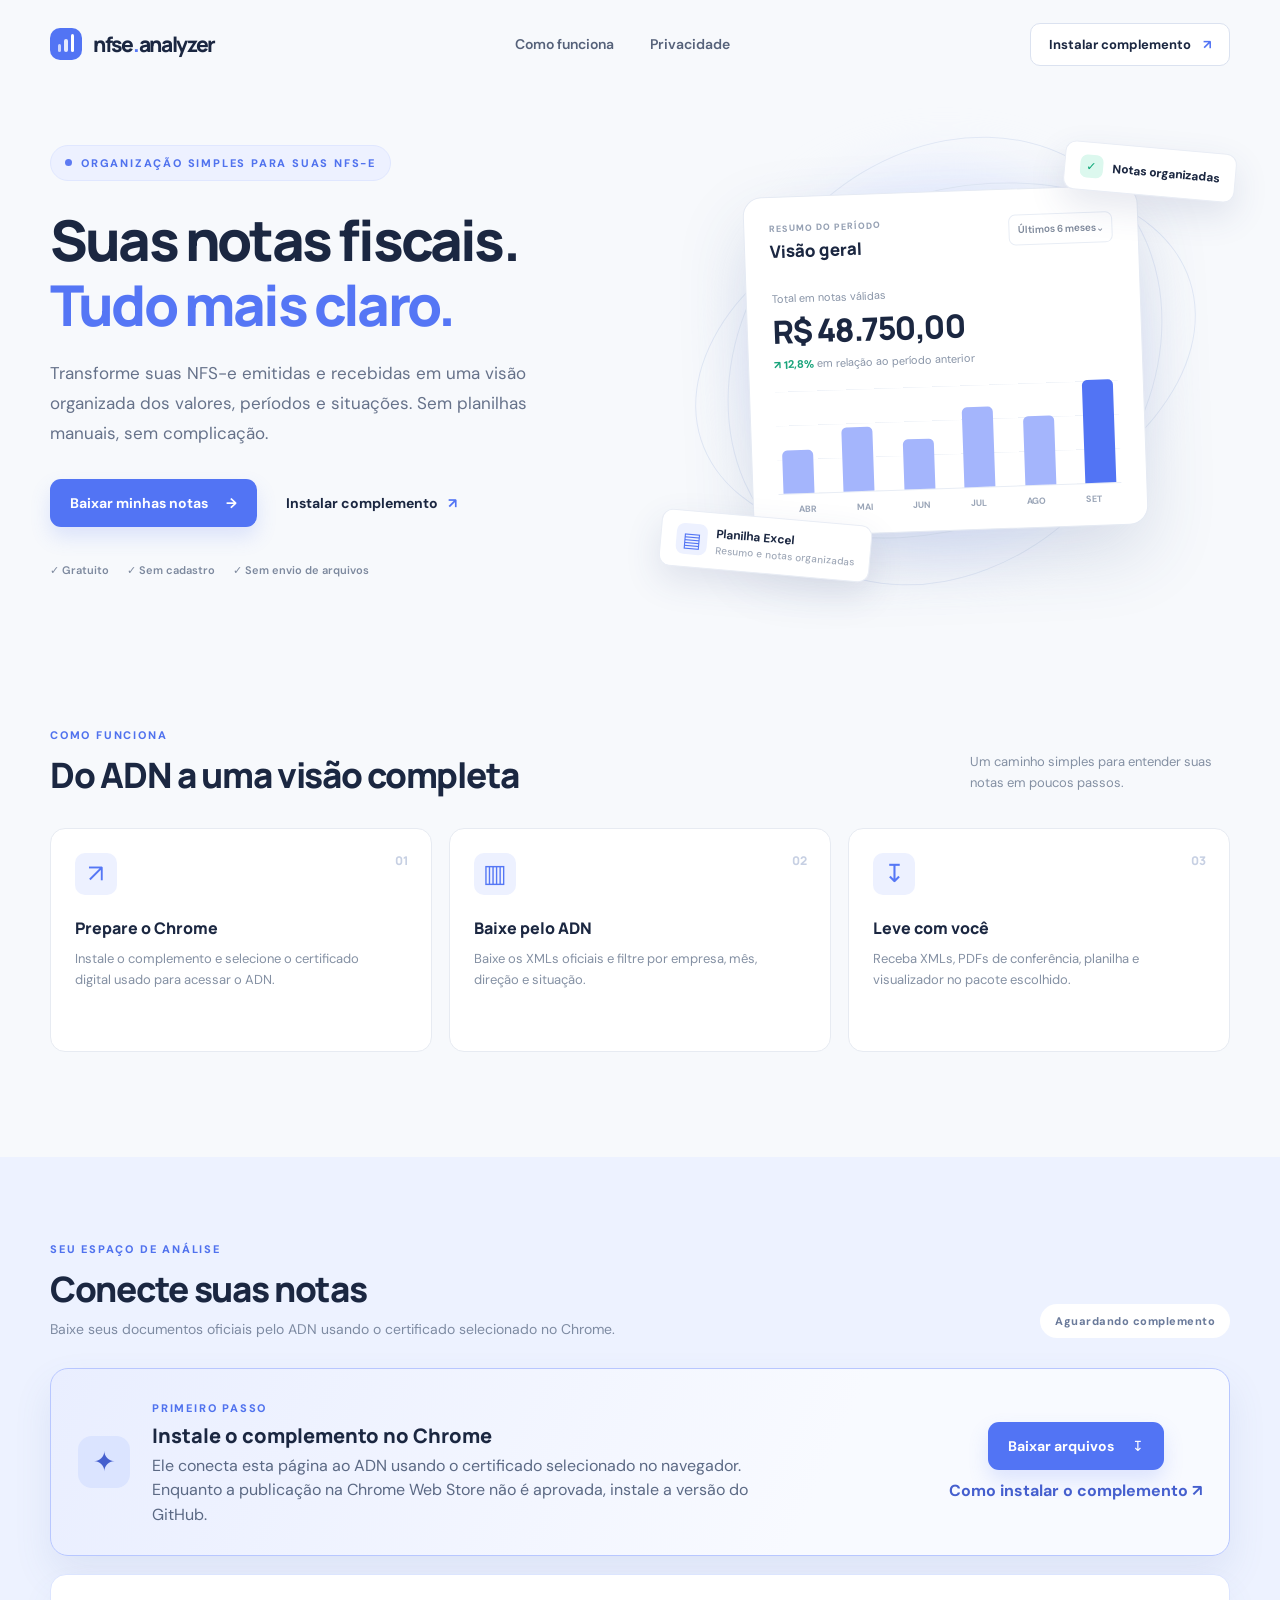
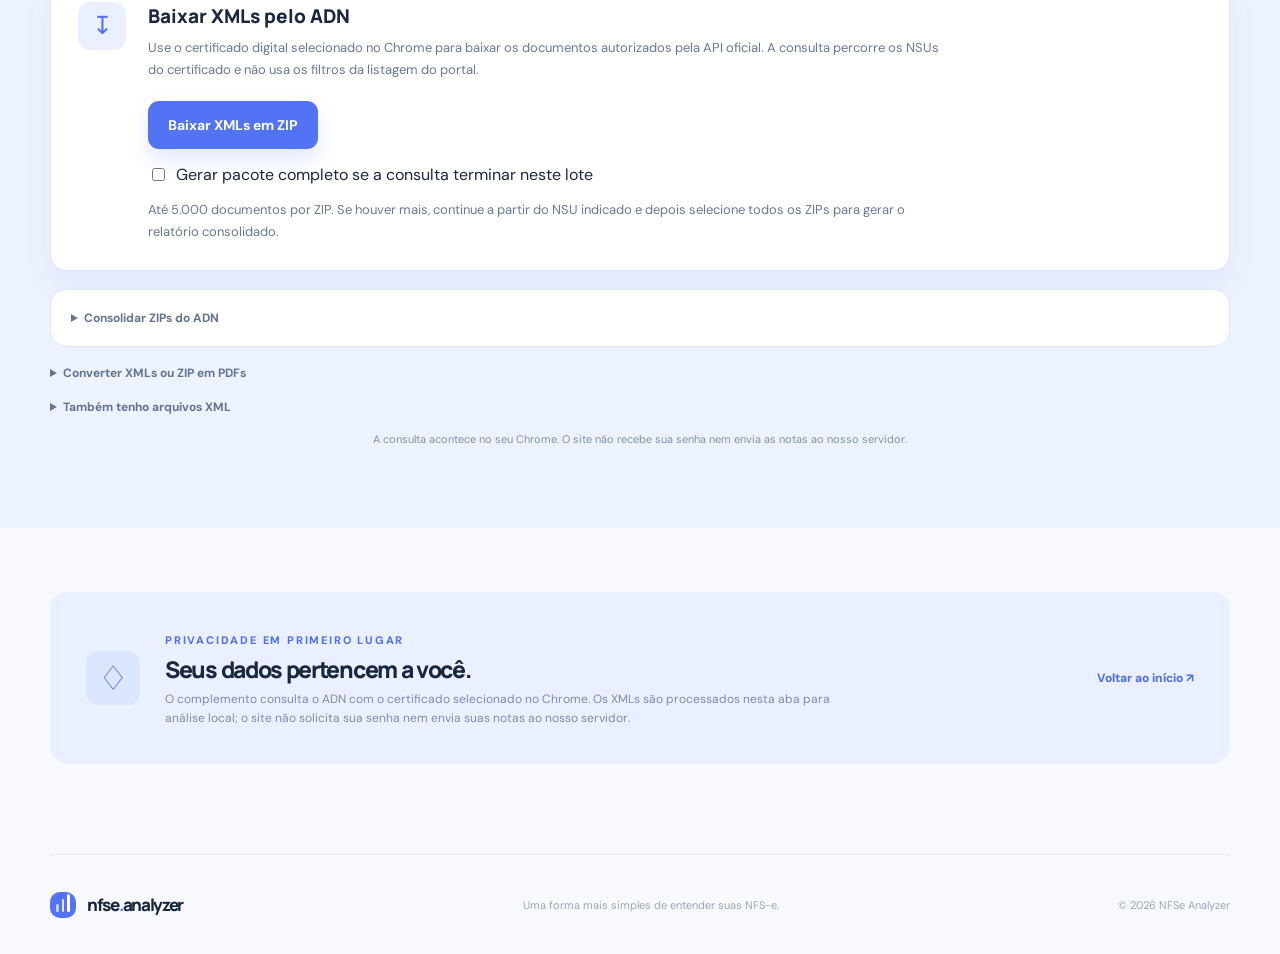
==== index.html @ de31fc02 "Consolidate ADN batches before reporting" ====
<!doctype html>
<html lang="pt-BR">

<head>
  <meta charset="UTF-8" />
  <meta name="viewport" content="width=device-width, initial-scale=1" />
  <meta name="theme-color" content="#f6f8fc" />
  <meta name="description" content="Organize suas notas fiscais de serviço e visualize os valores em um só lugar." />
  <title>NFSe Analyzer — suas notas, mais claras</title>
  <link rel="preconnect" href="https://fonts.googleapis.com" />
  <link rel="preconnect" href="https://fonts.gstatic.com" crossorigin />
  <link
    href="https://fonts.googleapis.com/css2?family=DM+Sans:wght@400;500;600;700&family=Manrope:wght@400;500;600;700;800&display=swap"
    rel="stylesheet" />
  <link rel="stylesheet" href="./styles.css" />
    <script src="./vendor/exceljs.min.js" defer></script>
    <script src="./vendor/jszip.min.js" defer></script>
    <script src="./vendor/pdf-lib.min.js" defer></script>
    <script src="./site-status.js" defer></script>
    <script src="./xml-import.js" defer></script>
    <script src="./adn-export.js" defer></script>
    <script src="./danfse.js" defer></script>
    <script src="./adn-organize.js" defer></script>
    <script src="./pdf-convert.js" defer></script>
</head>

<body>
  <div class="site-shell">
    <header class="site-header">
      <a class="brand" href="#inicio" aria-label="NFSe Analyzer, início">
        <span class="brand-mark" aria-hidden="true"><span></span><span></span><span></span></span>
        <span>nfse<span class="brand-accent">.</span>analyzer</span>
      </a>
      <nav class="desktop-nav" aria-label="Navegação principal">
        <a href="#como-funciona">Como funciona</a>
        <a href="#privacidade">Privacidade</a>
      </nav>
      <a class="header-cta" href="#instalar-complemento">Instalar complemento <span aria-hidden="true">↗</span></a>
    </header>

    <main id="inicio">
      <section class="hero section-wrap" aria-labelledby="hero-title">
        <div class="hero-copy">
          <div class="eyebrow"><span class="eyebrow-dot"></span> ORGANIZAÇÃO SIMPLES PARA SUAS NFS-E</div>
          <h1 id="hero-title">Suas notas fiscais.<br /><span>Tudo mais claro.</span></h1>
          <p>Transforme suas NFS-e emitidas e recebidas em uma visão organizada dos valores, períodos e situações. Sem planilhas
            manuais, sem complicação.</p>
          <div class="hero-actions">
            <a class="button button-primary" href="#importar">Baixar minhas notas <span
                aria-hidden="true">→</span></a>
            <a class="text-link" href="#instalar-complemento">Instalar complemento <span aria-hidden="true">↗</span></a>
          </div>
          <div class="hero-notes"><span>✓ Gratuito</span><span>✓ Sem cadastro</span><span>✓ Sem envio de arquivos</span>
          </div>
        </div>
        <div class="hero-visual" aria-label="Ilustração de notas organizadas">
          <div class="visual-orbit orbit-one"></div>
          <div class="visual-orbit orbit-two"></div>
          <div class="floating-tag tag-top"><span class="tag-icon">✓</span> Notas organizadas</div>
          <div class="preview-card">
            <div class="preview-top">
              <div>
                <div class="preview-overline">RESUMO DO PERÍODO</div><strong>Visão geral</strong>
              </div><span class="preview-period">Últimos 6 meses⌄</span>
            </div>
            <div class="preview-total"><span>Total em notas válidas</span><strong>R$ 48.750,00</strong><small><span>↗
                  12,8%</span> em relação ao período anterior</small></div>
            <div class="preview-chart" aria-hidden="true"><span style="--h:42%"></span><span
                style="--h:62%"></span><span style="--h:49%"></span><span style="--h:78%"></span><span
                style="--h:67%"></span><span style="--h:100%"></span></div>
            <div class="preview-months">
              <span>ABR</span><span>MAI</span><span>JUN</span><span>JUL</span><span>AGO</span><span>SET</span></div>
          </div>
          <div class="floating-tag tag-bottom"><span class="file-glyph">▤</span><span><strong>Planilha
                Excel</strong><small>Resumo e notas organizadas</small></span></div>
        </div>
      </section>

      <section id="como-funciona" class="steps-section section-wrap" aria-labelledby="steps-title">
        <div class="section-heading">
          <div><span class="section-kicker">COMO FUNCIONA</span>
            <h2 id="steps-title">Do ADN a uma visão completa</h2>
          </div>
          <p>Um caminho simples para entender suas notas em poucos passos.</p>
        </div>
        <div class="steps-grid">
          <article class="step-card"><span class="step-number">01</span><span class="step-icon"
              aria-hidden="true">↗</span>
            <h3>Prepare o Chrome</h3>
            <p>Instale o complemento e selecione o certificado digital usado para acessar o ADN.</p>
          </article>
          <article class="step-card"><span class="step-number">02</span><span class="step-icon"
              aria-hidden="true">▥</span>
            <h3>Baixe pelo ADN</h3>
            <p>Baixe os XMLs oficiais e filtre por empresa, mês, direção e situação.</p>
          </article>
          <article class="step-card"><span class="step-number">03</span><span class="step-icon"
              aria-hidden="true">↧</span>
            <h3>Leve com você</h3>
            <p>Receba XMLs, PDFs de conferência, planilha e visualizador no pacote escolhido.
            </p>
          </article>
        </div>
      </section>

      <section id="importar" class="workspace-section" aria-labelledby="workspace-title">
        <div class="section-wrap">
          <div class="workspace-heading">
            <div><span class="section-kicker">SEU ESPAÇO DE ANÁLISE</span>
              <h2 id="workspace-title">Conecte suas notas</h2>
              <p>Baixe seus documentos oficiais pelo ADN usando o certificado selecionado no Chrome.</p>
            </div><span class="prototype-badge" id="connection-badge">Aguardando complemento</span>
          </div>
          <div class="install-banner" id="instalar-complemento">
            <div class="install-banner-icon" aria-hidden="true">✦</div>
            <div class="install-banner-copy"><span class="section-kicker">PRIMEIRO PASSO</span><h3>Instale o complemento no Chrome</h3><p>Ele conecta esta página ao ADN usando o certificado selecionado no navegador. Enquanto a publicação na Chrome Web Store não é aprovada, instale a versão do GitHub.</p></div>
            <div class="install-banner-actions"><a class="button button-primary" href="https://github.com/VithorRoder/NFSe-analyzer-Web/archive/refs/heads/main.zip" target="_blank" rel="noopener noreferrer">Baixar arquivos <span aria-hidden="true">↧</span></a><a href="https://github.com/VithorRoder/NFSe-analyzer-Web/blob/main/extension/README.md" target="_blank" rel="noopener noreferrer">Como instalar o complemento <span aria-hidden="true">↗</span></a></div>
          </div>
          <div class="portal-panel" aria-labelledby="adn-title">
            <div class="portal-panel-icon" aria-hidden="true">↧</div>
            <div class="portal-panel-copy">
              <h3 id="adn-title">Baixar XMLs pelo ADN</h3>
              <p>Use o certificado digital selecionado no Chrome para baixar os documentos autorizados pela API oficial. A consulta percorre os NSUs do certificado e não usa os filtros da listagem do portal.</p>
              <div class="portal-actions">
                <button id="adn-export-button" class="button button-primary" type="button">Baixar XMLs em ZIP</button>
                <button id="adn-stop-button" class="button" type="button" hidden>Parar e salvar parcial</button>
              </div>
              <div class="adn-direct-options">
                <label><input id="adn-full-package" type="checkbox" /> Gerar pacote completo se a consulta terminar neste lote</label>
                <div id="adn-direct-filters" hidden>
                  <label>CNPJ/CPF <input id="adn-direct-company" inputmode="numeric" placeholder="Detectar automaticamente" /></label>
                  <label>Direção <select id="adn-direct-direction"><option value="">Emitidas e recebidas</option><option value="issued">Emitidas</option><option value="received">Recebidas</option></select></label>
                  <label>De <input id="adn-direct-from" type="month" /></label>
                  <label>Até <input id="adn-direct-to" type="month" /></label>
                  <label>Formato <select id="adn-direct-format"><option value="all">XML + PDF + XLSX + visualizador</option><option value="xml-xlsx">XML + XLSX + visualizador</option><option value="xml-only">Somente XML + visualizador</option></select></label>
                </div>
                <p id="adn-direct-help" hidden>Ao escolher Emitidas ou Recebidas, o site identifica automaticamente a empresa se o mesmo CNPJ/CPF aparecer em todas as notas do lote. Se houver mais lotes, baixe todos os ZIPs de XMLs e consolide-os abaixo antes de gerar a planilha.</p>
              </div>
              <p id="adn-feedback" role="status" aria-live="polite">Até 5.000 documentos por ZIP. Se houver mais, continue a partir do NSU indicado e depois selecione todos os ZIPs para gerar o relatório consolidado.</p>
            </div>
          </div>
          <details class="alternative-import adn-organize" id="adn-organize">
            <summary>Consolidar ZIPs do ADN</summary>
            <p>Selecione todos os ZIPs da consulta ao ADN. O site confere a sequência dos NSUs, relaciona os eventos às notas entre os lotes e só então cria a planilha consolidada. Você também pode incluir PDFs de conferência. Tudo é processado nesta aba.</p>
            <div class="adn-organize-controls">
              <input id="adn-zip-input" type="file" accept=".zip,application/zip" multiple aria-label="Selecionar todos os ZIPs da consulta ao ADN" />
              <label>Empresa <select id="adn-company"><option value="">Todas</option></select></label>
              <label>Direção <select id="adn-direction"><option value="">Emitidas e recebidas</option><option value="issued">Emitidas</option><option value="received">Recebidas</option></select></label>
              <label>Período <select id="adn-period-kind"><option value="issue">Mês de emissão</option><option value="competence">Competência</option></select></label>
              <label>De <input id="adn-month-from" type="month" /></label>
              <label>Até <input id="adn-month-to" type="month" /></label>
              <label>Situação <select id="adn-status-filter"><option value="">Todas</option><option value="valid">Válidas</option><option value="cancelled">Canceladas</option><option value="substituted">Substituídas</option></select></label>
              <label class="adn-pdf-option"><input id="adn-include-pdf" type="checkbox" checked /> Incluir PDFs das notas</label>
              <button id="adn-organize-button" class="button button-primary" type="button" disabled>Gerar ZIP consolidado</button>
            </div>
            <p id="adn-organize-feedback" role="status" aria-live="polite">Selecione todos os ZIPs do ADN para começar.</p>
            <div id="adn-batch-preview" class="adn-batch-preview" hidden>
              <div class="adn-preview-top"><strong>Visualizador consolidado</strong><input id="adn-preview-search" type="search" placeholder="Buscar número, cliente, prestador ou chave" aria-label="Buscar notas consolidadas" /></div>
              <p id="adn-preview-summary"></p>
              <div class="table-scroll"><table><thead><tr><th>Número</th><th>Emissão</th><th>Prestador</th><th>Tomador</th><th>Valor</th><th>Situação</th></tr></thead><tbody id="adn-preview-body"></tbody></table></div>
              <div class="adn-preview-pages"><p id="adn-preview-count"></p><button id="adn-preview-prev" class="button" type="button">Anterior</button><button id="adn-preview-next" class="button" type="button">Próxima</button></div>
            </div>
            <dialog id="adn-note-detail" class="adn-note-detail"><div class="adn-detail-heading"><h3>Detalhes da NFS-e</h3><button type="button" id="adn-detail-close" class="button">Fechar</button></div><div id="adn-note-detail-content"></div></dialog>
          </details>
          <details class="alternative-import" id="pdf-convert">
            <summary>Converter XMLs ou ZIP em PDFs</summary>
            <p>Use arquivos XML ou um ZIP já baixado. A conversão é local e não consulta o ADN. Eventos no ZIP identificam notas canceladas e substituídas.</p>
            <div class="xml-import-actions"><input id="pdf-convert-input" type="file" accept=".xml,.zip,text/xml,application/xml,application/zip" multiple aria-label="Selecionar XMLs ou ZIP para converter" /><button id="pdf-convert-button" class="button" type="button" disabled>Baixar PDFs em ZIP</button></div>
            <p id="pdf-convert-feedback" role="status" aria-live="polite">Selecione arquivos para começar.</p>
          </details>
          <details class="alternative-import">
            <summary>Também tenho arquivos XML</summary>
            <p>Selecione XMLs oficiais de NFS-e que você já baixou. A análise acontece nesta aba, sem enviar os arquivos ao servidor.</p>
            <div class="xml-import-actions">
              <input id="xml-files" type="file" accept=".xml,text/xml,application/xml" multiple aria-label="Selecionar XMLs de NFS-e" />
              <button id="xml-export-button" class="button" type="button" disabled>↧ Baixar ZIP com XMLs e relatório</button>
            </div>
            <p id="xml-feedback" role="status" aria-live="polite">Nenhum XML selecionado.</p>
            <div class="table-scroll" id="xml-preview" hidden></div>
          </details>
          <p class="prototype-note">A consulta acontece no seu Chrome. O site não recebe sua senha nem envia as notas ao
            nosso servidor.</p>
        </div>
      </section>

      <section id="privacidade" class="privacy-section section-wrap">
        <div class="privacy-icon" aria-hidden="true">♢</div>
        <div><span class="section-kicker">PRIVACIDADE EM PRIMEIRO LUGAR</span>
          <h2>Seus dados pertencem a você.</h2>
          <p>O complemento consulta o ADN com o certificado selecionado no Chrome. Os XMLs são processados nesta aba para análise local; o site não solicita sua senha nem envia suas notas ao nosso servidor.</p>
        </div><a href="#importar" class="privacy-link">Voltar ao início <span aria-hidden="true">↗</span></a>
      </section>
    </main>
    <footer class="site-footer section-wrap"><a class="brand" href="#inicio"><span class="brand-mark"
          aria-hidden="true"><span></span><span></span><span></span></span><span>nfse<span
            class="brand-accent">.</span>analyzer</span></a><span>Uma forma mais simples de entender suas
        NFS-e.</span><span>© <span id="year"></span> NFSe Analyzer</span></footer>
  </div>
</body>

</html>
---- styles.css ----
:root {
    font-family: "DM Sans", sans-serif;
    color: #1b2741;
    background: #f7f9fc;
    font-synthesis: none
}

* {
    box-sizing: border-box
}

html {
    scroll-behavior: smooth
}

body {
    margin: 0
}

button,
input,
select {
    font: inherit
}

button {
    cursor: pointer
}

a {
    color: inherit;
    text-decoration: none
}

.site-shell {
    overflow: hidden
}

.section-wrap {
    width: min(1180px, calc(100% - 48px));
    margin-inline: auto
}

.site-header {
    height: 88px;
    width: min(1180px, calc(100% - 48px));
    margin: auto;
    display: flex;
    align-items: center;
    justify-content: space-between;
    gap: 32px
}

.brand {
    display: inline-flex;
    align-items: center;
    gap: 11px;
    font-family: Manrope, sans-serif;
    font-size: 21px;
    font-weight: 800;
    letter-spacing: -1.3px;
    white-space: nowrap
}

.brand-accent {
    color: #5879f6
}

.brand-mark {
    height: 32px;
    width: 32px;
    background: #5274f4;
    border-radius: 10px;
    display: flex;
    align-items: flex-end;
    gap: 3px;
    padding: 8px
}

.brand-mark span {
    width: 4px;
    border-radius: 2px;
    background: #fff
}

.brand-mark span:nth-child(1) {
    height: 8px;
    opacity: .7
}

.brand-mark span:nth-child(2) {
    height: 13px;
    opacity: .85
}

.brand-mark span:nth-child(3) {
    height: 18px
}

.desktop-nav {
    display: flex;
    gap: 36px;
    color: #56627a;
    font-size: 14px;
    font-weight: 600
}

.desktop-nav a:hover,
.text-link:hover {
    color: #4265e4
}

.header-cta {
    padding: 12px 18px;
    border: 1px solid #dbe2f0;
    border-radius: 10px;
    background: #fff;
    font-weight: 700;
    font-size: 13px;
    white-space: nowrap
}

.header-cta span {
    margin-left: 9px;
    color: #5274f4
}

.hero {
    min-height: 600px;
    display: grid;
    grid-template-columns: 1fr 1fr;
    align-items: center;
    gap: 40px;
    padding-top: 35px;
    padding-bottom: 90px
}

.hero-copy {
    position: relative;
    z-index: 1
}

.eyebrow,
.section-kicker {
    color: #5072ee;
    font-weight: 800;
    font-size: 11px;
    letter-spacing: 1.8px
}

.eyebrow {
    display: inline-flex;
    align-items: center;
    gap: 9px;
    background: #edf1ff;
    border: 1px solid #e0e7ff;
    border-radius: 30px;
    padding: 10px 14px
}

.eyebrow-dot,
.demo-label span {
    width: 7px;
    height: 7px;
    border-radius: 50%;
    background: #5d7af2
}

.hero h1,
h2,
h3,
p {
    margin-top: 0
}

.hero h1,
h2 {
    font-family: Manrope, sans-serif;
    letter-spacing: -2.8px
}

.hero h1 {
    font-size: clamp(42px, 4.4vw, 66px);
    line-height: 1.17;
    margin: 26px 0 21px;
    font-weight: 800
}

.hero h1 span {
    color: #5576f5
}

.hero-copy>p {
    max-width: 535px;
    color: #66728a;
    font-size: 17px;
    line-height: 1.75;
    margin-bottom: 30px
}

.hero-actions {
    display: flex;
    align-items: center;
    gap: 29px
}

.button {
    display: inline-flex;
    align-items: center;
    justify-content: center;
    gap: 18px;
    border: 0;
    border-radius: 11px;
    padding: 15px 20px;
    font-size: 14px;
    font-weight: 700;
    white-space: nowrap
}

.button-primary {
    color: #fff;
    background: #5274f4;
    box-shadow: 0 10px 20px #5274f42b
}

.button-primary:hover {
    background: #3e62eb
}

.text-link {
    font-weight: 700;
    font-size: 14px
}

.text-link span {
    margin-left: 7px;
    color: #5274f4
}

.hero-notes {
    display: flex;
    flex-wrap: wrap;
    gap: 12px 18px;
    margin-top: 36px;
    color: #7d899e;
    font-size: 11px;
    font-weight: 600
}

.hero-notes span {
    white-space: nowrap
}

.hero-visual {
    height: 470px;
    position: relative;
    display: flex;
    align-items: center;
    justify-content: center
}

.visual-orbit {
    position: absolute;
    border: 1px solid #e1e8f5;
    border-radius: 50%;
    transform: rotate(-18deg)
}

.orbit-one {
    width: 515px;
    height: 335px
}

.orbit-two {
    width: 400px;
    height: 480px;
    transform: rotate(40deg)
}

.hero-visual:before {
    content: "";
    position: absolute;
    width: 390px;
    height: 390px;
    background: #e8eeff;
    border-radius: 50%;
    filter: blur(25px)
}

.preview-card {
    position: relative;
    width: 395px;
    padding: 25px 25px 20px;
    background: #fff;
    border: 1px solid #e5eaf3;
    border-radius: 19px;
    box-shadow: 0 28px 70px #374d8527;
    transform: rotate(-2deg)
}

.preview-top,
.card-heading {
    display: flex;
    align-items: start;
    justify-content: space-between;
    gap: 12px
}

.preview-overline {
    color: #95a0b3;
    font-size: 9px;
    font-weight: 800;
    letter-spacing: 1px;
    margin-bottom: 5px
}

.preview-top strong {
    font: 800 17px Manrope, sans-serif
}

.preview-period,
.card-pill {
    border: 1px solid #e8edf5;
    border-radius: 7px;
    padding: 8px;
    color: #7c8799;
    background: #fff;
    font-size: 10px;
    font-weight: 600;
    white-space: nowrap
}

.preview-total {
    margin: 29px 0 19px
}

.preview-total>span,
.preview-total small {
    display: block;
    color: #8894a7;
    font-size: 11px
}

.preview-total strong {
    display: block;
    font: 800 32px Manrope, sans-serif;
    letter-spacing: -1.5px;
    margin: 4px 0
}

.preview-total small span {
    color: #19a47b;
    font-weight: 800
}

.preview-chart {
    height: 104px;
    display: flex;
    align-items: end;
    justify-content: space-around;
    gap: 20px;
    border-bottom: 1px solid #e8edf5;
    background: repeating-linear-gradient(to top, transparent 0, transparent 33px, #edf1f7 34px)
}

.preview-chart span {
    width: 31px;
    height: var(--h);
    background: #a4b5fc;
    border-radius: 5px 5px 0 0
}

.preview-chart span:last-child {
    background: #5274f4
}

.preview-months {
    display: flex;
    justify-content: space-around;
    color: #9aa5b7;
    font-size: 9px;
    font-weight: 700;
    padding-top: 9px
}

.floating-tag {
    position: absolute;
    z-index: 2;
    display: flex;
    align-items: center;
    gap: 9px;
    background: #fff;
    border: 1px solid #e9edf5;
    box-shadow: 0 14px 35px #344b8220;
    border-radius: 11px;
    padding: 12px 15px;
    font-size: 12px;
    font-weight: 800
}

.tag-top {
    top: 21px;
    right: -6px;
    transform: rotate(5deg)
}

.tag-icon {
    display: grid;
    place-items: center;
    width: 23px;
    height: 23px;
    border-radius: 7px;
    background: #dcf8ee;
    color: #0aa676
}

.tag-bottom {
    bottom: 22px;
    left: 0;
    transform: rotate(5deg)
}

.tag-bottom span:last-child {
    display: grid;
    gap: 2px
}

.tag-bottom small {
    color: #a0a9b8;
    font-size: 10px;
    font-weight: 500
}

.file-glyph {
    width: 31px;
    height: 31px;
    display: grid;
    place-items: center;
    background: #edf1ff;
    color: #5274f4;
    border-radius: 8px;
    font-size: 20px
}

.steps-section {
    padding: 35px 0 105px
}

.section-heading,
.workspace-heading,
.dashboard-heading {
    display: flex;
    justify-content: space-between;
    align-items: end;
    gap: 28px;
    margin-bottom: 30px
}

.section-heading h2,
.workspace-heading h2,
.dashboard-heading h2,
.privacy-section h2 {
    font: 800 clamp(26px, 3vw, 35px)/1.25 Manrope, sans-serif;
    letter-spacing: -1.3px;
    margin: 10px 0 0
}

.section-heading>p {
    max-width: 260px;
    color: #8490a3;
    line-height: 1.6;
    font-size: 13px;
    margin: 0 0 4px
}

.steps-grid {
    display: grid;
    grid-template-columns: repeat(3, 1fr);
    gap: 17px
}

.step-card {
    min-height: 224px;
    background: #fff;
    border: 1px solid #e7ebf2;
    border-radius: 15px;
    padding: 24px;
    position: relative
}

.step-number {
    position: absolute;
    right: 23px;
    top: 23px;
    color: #c7d0e3;
    font: 800 12px Manrope, sans-serif
}

.step-icon {
    display: grid;
    place-items: center;
    width: 42px;
    height: 42px;
    border-radius: 10px;
    background: #edf1ff;
    color: #5577f5;
    font-size: 25px;
    margin-bottom: 22px
}

.step-card h3 {
    font: 800 16px Manrope, sans-serif;
    margin-bottom: 9px
}

.step-card p {
    color: #8490a3;
    font-size: 13px;
    line-height: 1.65;
    margin: 0;
    max-width: 300px
}

.workspace-section {
    background: #edf2ff;
    padding: 80px 0 82px
}

.workspace-heading h2 {
    margin-bottom: 8px
}

.workspace-heading p,
.dashboard-heading p {
    color: #7e8ba2;
    font-size: 14px;
    margin: 0
}

.prototype-badge,
.demo-label {
    border-radius: 30px;
    background: #fff;
    color: #6b7b9b;
    padding: 10px 15px;
    font-size: 11px;
    font-weight: 800;
    letter-spacing: .5px;
    white-space: nowrap
}

.upload-panel {
    min-height: 260px;
    border: 2px dashed #bdcaf4;
    border-radius: 16px;
    background: #ffffffa8;
    display: flex;
    flex-direction: column;
    align-items: center;
    justify-content: center;
    text-align: center;
    padding: 25px;
    transition: .2s
}

.upload-panel.drag-over {
    background: #fff;
    border-color: #5274f4;
    transform: scale(1.006)
}

.upload-icon {
    width: 40px;
    height: 40px;
    border-radius: 10px;
    background: #e9eeff;
    color: #5274f4;
    display: grid;
    place-items: center;
    font-size: 25px;
    margin-bottom: 12px
}

.upload-panel h3 {
    font: 800 17px Manrope, sans-serif;
    margin: 0 0 5px
}

.upload-panel p {
    color: #8895aa;
    font-size: 13px;
    margin: 0 0 18px
}

.upload-panel .button {
    padding: 12px 17px
}

.upload-hint {
    margin-top: 14px;
    color: #9aa6b9;
    font-size: 11px
}

.file-feedback {
    margin: 14px auto 0;
    padding: 13px 16px;
    border-radius: 9px;
    background: #fff;
    color: #52617e;
    font-size: 13px
}

.file-feedback strong {
    color: #263757
}

.prototype-note {
    text-align: center;
    color: #8290aa;
    font-size: 11px;
    margin: 17px 0 0
}

.table-scroll {
    overflow-x: auto
}

table {
    border-collapse: collapse;
    width: 100%;
    text-align: left;
    white-space: nowrap
}

th {
    background: #f8faff;
    color: #98a4b5;
    font-size: 10px;
    font-weight: 800;
    text-transform: uppercase;
    letter-spacing: .7px
}

td {
    font-size: 12px;
    color: #68758d
}

th,
td {
    padding: 14px 16px;
    border-bottom: 1px solid #eef1f6
}

td:first-child {
    color: #3b5ed7;
    font-weight: 800
}

td:nth-child(4) {
    color: #283653;
    font-weight: 800
}

.status {
    display: inline-flex;
    align-items: center;
    gap: 6px;
    border-radius: 30px;
    padding: 5px 9px;
    font-weight: 700;
    font-size: 10px
}

.status:before {
    content: "";
    height: 6px;
    width: 6px;
    border-radius: 50%;
    background: currentColor
}

.status.valid {
    background: #e6f7f0;
    color: #169a70
}

.status.cancelled {
    background: #fff0e6;
    color: #d98547
}

.table-footer {
    display: flex;
    justify-content: space-between;
    color: #9faabb;
    font-size: 11px;
    padding: 16px 2px
}

.empty-row {
    text-align: center;
    color: #95a1b3;
    padding: 28px
}

.privacy-section {
    margin-top: 64px;
    margin-bottom: 90px;
    background: #eaf0ff;
    border-radius: 18px;
    display: flex;
    align-items: center;
    gap: 25px;
    padding: 36px
}

.privacy-icon {
    flex: none;
    height: 54px;
    width: 54px;
    display: grid;
    place-items: center;
    background: #dce6ff;
    border-radius: 12px;
    font-size: 34px;
    color: #5577f5
}

.privacy-section h2 {
    font-size: 23px;
    margin: 6px 0
}

.privacy-section p {
    max-width: 695px;
    color: #7d8ca7;
    font-size: 12px;
    line-height: 1.6;
    margin: 0
}

.privacy-link {
    margin-left: auto;
    white-space: nowrap;
    color: #4b6fe9;
    font-size: 12px;
    font-weight: 800
}

.site-footer {
    min-height: 100px;
    border-top: 1px solid #e8edf4;
    display: flex;
    align-items: center;
    justify-content: space-between;
    gap: 20px
}

.site-footer .brand {
    font-size: 17px
}

.site-footer .brand-mark {
    width: 26px;
    height: 26px;
    padding: 6px
}

.site-footer>span {
    color: #9aa6b9;
    font-size: 11px
}

.sr-only {
    position: absolute;
    width: 1px;
    height: 1px;
    padding: 0;
    margin: -1px;
    overflow: hidden;
    clip: rect(0, 0, 0, 0);
    white-space: nowrap;
    border: 0
}

:focus-visible {
    outline: 3px solid #8da3ff;
    outline-offset: 3px
}

@media(max-width:900px) {
    .desktop-nav {
        gap: 15px
    }

    .hero {
        gap: 10px
    }

    .hero-visual {
        transform: scale(.8);
        transform-origin: center
    }

    .metric-grid {
        grid-template-columns: repeat(2, 1fr)
    }
}

@media(max-width:700px) {

    .section-wrap,
    .site-header {
        width: min(100% - 32px, 1180px)
    }

    .site-header {
        height: 70px
    }

    .brand {
        font-size: 18px
    }

    .desktop-nav {
        display: none
    }

    .header-cta {
        font-size: 11px;
        padding: 10px
    }

    .hero {
        display: flex;
        flex-direction: column;
        align-items: start;
        padding: 48px 0 65px;
        min-height: 0
    }

    .hero h1 {
        letter-spacing: -2px
    }

    .hero-copy>p {
        font-size: 15px
    }

    .hero-notes {
        margin-top: 26px
    }

    .hero-visual {
        width: 100%;
        height: 300px;
        transform: scale(.72);
        transform-origin: center top;
        margin-bottom: -70px
    }

    .steps-section {
        padding-bottom: 70px
    }

    .section-heading,
    .workspace-heading,
    .dashboard-heading {
        align-items: start;
        flex-direction: column;
        gap: 13px
    }

    .steps-grid {
        grid-template-columns: 1fr
    }

    .step-card {
        min-height: 0
    }

    .workspace-section {
        padding: 65px 0
    }

    .dashboard-section {
        padding: 70px 0
    }

    .data-grid {
        grid-template-columns: 1fr
    }

    .privacy-section {
        flex-wrap: wrap;
        padding: 25px;
        margin-top: 40px;
        margin-bottom: 60px
    }

    .privacy-link {
        margin-left: 0
    }

    .site-footer {
        flex-wrap: wrap;
        padding: 28px 0
    }

    .site-footer>span:nth-child(2) {
        display: none
    }
}

@media(max-width:430px) {
    .hero-actions {
        gap: 18px
    }

    .hero-actions .button {
        padding: 13px;
        font-size: 12px
    }

    .text-link {
        font-size: 12px
    }

    .hero-visual {
        transform: scale(.62);
        transform-origin: 36% top
    }

    .metric-grid {
        gap: 9px
    }

    .metric-card {
        padding: 15px;
        min-height: 155px
    }

    .metric-card strong {
        font-size: 18px
    }

    .data-card {
        padding: 17px
    }

    .table-heading {
        align-items: start
    }

    .table-heading .button {
        font-size: 10px;
        padding: 10px
    }

    .table-tools {
        flex-direction: column
    }

    .search-box {
        width: 100%
    }

    .filter-box {
        width: 100%
    }

    .filter-box select {
        width: 100%
    }
}

[hidden] {
    display: none !important
}

.portal-panel {
    display: flex;
    gap: 22px;
    align-items: flex-start;
    padding: 27px;
    background: #fff;
    border: 1px solid #dce5ff;
    border-radius: 16px;
    box-shadow: 0 16px 32px #526fac12
}

.install-banner {
    display: flex;
    align-items: center;
    gap: 22px;
    margin-bottom: 18px;
    padding: 27px;
    border: 1px solid #b8c7ff;
    border-radius: 18px;
    background: linear-gradient(115deg, #e9eeff, #f8faff 65%);
    box-shadow: 0 18px 38px #526fac1c
}

.install-banner-icon {
    display: grid;
    place-items: center;
    flex: none;
    width: 52px;
    height: 52px;
    border-radius: 14px;
    background: #dbe4ff;
    color: #455fce;
    font-size: 27px
}

.install-banner-copy { flex: 1 }
.install-banner-copy h3 { margin: 5px 0; font: 800 20px Manrope, sans-serif; color: #1b2741 }
.install-banner-copy p { margin: 0; max-width: 620px; color: #5b6984; line-height: 1.55 }
.install-banner-actions { display: grid; justify-items: center; gap: 10px }
.install-banner-actions .button { white-space: nowrap }
.install-banner-actions > a:last-child { color: #455fce; font-weight: 700; text-decoration: none }
.install-banner-actions > a:last-child:hover { text-decoration: underline }

.portal-panel + .portal-panel {
    margin-top: 18px
}

#adn-feedback {
    margin-top: 14px;
    max-width: 800px
}

.portal-panel-icon {
    width: 48px;
    height: 48px;
    flex: none;
    border-radius: 12px;
    display: grid;
    place-items: center;
    background: #eaf0ff;
    color: #5274f4;
    font-size: 25px
}

.portal-panel-copy h3 {
    font: 800 19px Manrope, sans-serif;
    margin: 1px 0 8px
}

.portal-panel-copy p {
    max-width: 800px;
    color: #697993;
    font-size: 13px;
    line-height: 1.7;
    margin: 0
}

.portal-actions {
    display: flex;
    align-items: center;
    flex-wrap: wrap;
    gap: 24px;
    margin-top: 20px
}

.alternative-import {
    margin-top: 18px;
    color: #637391;
    font-size: 12px
}

.adn-organize {
    padding: 20px;
    border: 1px solid #dce5ff;
    border-radius: 16px;
    background: #fff
}

.adn-organize-controls {
    display: flex;
    flex-wrap: wrap;
    align-items: end;
    gap: 12px;
    margin-top: 16px
}

.adn-organize-controls label {
    display: grid;
    gap: 5px;
    font-weight: 700
}

.adn-organize-controls input,
.adn-organize-controls select {
    min-height: 42px;
    max-width: 260px;
    padding: 8px 10px;
    border: 1px solid #dbe2f0;
    border-radius: 9px;
    background: #fff;
    color: #1b2741
}

.adn-organize-controls #adn-zip-input {
    max-width: 100%
}

.adn-organize-controls .adn-pdf-option {
    display: flex;
    align-items: center;
    gap: 8px;
    min-height: 42px
}

.adn-organize-controls .adn-pdf-option input {
    min-height: 0;
    width: 18px;
    height: 18px;
    margin: 0
}

.adn-batch-preview {
    margin-top: 20px;
    padding: 18px;
    border: 1px solid #dce5ff;
    border-radius: 14px;
    background: #f9faff
}

.adn-preview-top,
.adn-detail-heading {
    display: flex;
    align-items: center;
    justify-content: space-between;
    gap: 12px
}

.adn-preview-top input {
    width: min(100%, 370px);
    padding: 10px;
    border: 1px solid #dbe2f0;
    border-radius: 9px
}

.adn-preview-pages { display: flex; align-items: center; gap: 9px; flex-wrap: wrap }
.adn-preview-pages p { margin-right: auto }

#adn-preview-body tr { cursor: pointer }
#adn-preview-body tr:hover,
#adn-preview-body tr:focus { background: #eef2ff; outline: 2px solid #9aabf2 }
#adn-preview-body .adn-row-cancelled { background: #fff6f6 }
#adn-preview-body .adn-row-substituted { background: #f8f4ff }

.adn-note-detail {
    width: min(760px, 92vw);
    max-height: 85vh;
    padding: 24px;
    border: 0;
    border-radius: 16px;
    color: #1b2741
}

.adn-note-detail::backdrop { background: #17244399 }
.adn-note-detail dl { display: grid; grid-template-columns: minmax(145px, 1fr) 2fr; gap: 9px; overflow-wrap: anywhere }
.adn-note-detail dt { font-weight: 700 }
.adn-note-detail dd { margin: 0 }

.adn-direct-options { margin-top: 15px }
.adn-direct-options > label { display: flex; align-items: center; gap: 8px }
#adn-direct-filters { display: flex; flex-wrap: wrap; gap: 10px; margin-top: 12px }
#adn-direct-filters[hidden] { display: none }
#adn-direct-filters label { display: grid; gap: 4px; font-weight: 700 }
#adn-direct-filters input,
#adn-direct-filters select { min-height: 42px; padding: 8px; border: 1px solid #dbe2f0; border-radius: 9px }

.alternative-import summary {
    cursor: pointer;
    font-weight: 700
}

.alternative-import p {
    margin: 8px 0 0;
    line-height: 1.5
}

.status.substituted {
    background: #f1ecfb;
    color: #8766cb
}

.status.unknown {
    background: #edf1f6;
    color: #65758e
}

.legend-dot.substituted {
    background: #a382df
}

.legend-dot.unknown {
    background: #aeb9c9
}

.date-box {
    height: 38px;
    display: flex;
    align-items: center;
    gap: 6px;
    border: 1px solid #e6ebf3;
    border-radius: 8px;
    background: #fff;
    padding: 0 9px;
    color: #65728a;
    font-size: 12px
}

.date-box input {
    border: 0;
    background: transparent;
    color: #65728a;
    font-size: 12px;
    min-width: 0
}

.table-tools {
    flex-wrap: wrap
}

.table-heading .button:not(:disabled) {
    background: #edf1ff;
    color: #4568e7;
    cursor: pointer
}

.table-heading .button:not(:disabled):hover {
    background: #dfe7ff
}

@media(max-width:700px) {
    .install-banner { flex-wrap: wrap; padding: 20px; gap: 14px }
    .install-banner-actions { width: 100%; justify-items: stretch }
    .install-banner-actions .button { text-align: center }
    .portal-panel {
        padding: 20px;
        gap: 14px
    }

    .portal-panel-icon {
        width: 38px;
        height: 38px
    }

    .portal-actions {
        gap: 14px
    }

    .date-box {
        width: 100%
    }

    .date-box input {
        flex: 1
    }
}

.export-actions {
    display: flex;
    gap: 8px;
    flex-wrap: wrap;
    justify-content: flex-end
}

.export-actions #export-csv-button {
    background: #f7f9fc;
    color: #64718b;
    border: 1px solid #e1e7f2
}

.export-actions #export-csv-button:hover:not(:disabled) {
    background: #edf1ff
}

.export-actions .button:disabled {
    cursor: not-allowed;
    opacity: .55
}

.xml-import-actions {
    display: flex;
    align-items: center;
    flex-wrap: wrap;
    gap: 14px;
    margin: 15px 0
}

.xml-import-actions input {
    max-width: 100%;
    font-size: 12px
}

.xml-import-actions .button {
    background: #edf1ff;
    color: #4568e7
}

.xml-import-actions .button:disabled {
    opacity: .55;
    cursor: not-allowed
}

#xml-feedback {
    margin: 8px 0 14px
}

#xml-preview {
    margin-top: 12px;
    background: #fff;
    border: 1px solid #e6ebf3;
    border-radius: 10px
}

.xml-download-link {
    border: 0;
    padding: 0;
    background: transparent;
    color: #4568e7;
    font-weight: 700;
    white-space: nowrap
}

.xml-download-link:hover {
    text-decoration: underline
}

.xml-download-link:disabled {
    opacity: .6;
    cursor: wait
}

.xml-action-feedback {
    margin: 0;
    color: #64718b;
    font-size: 12px
}

@media(max-width:600px) {
    .export-actions {
        justify-content: flex-start
    }
}
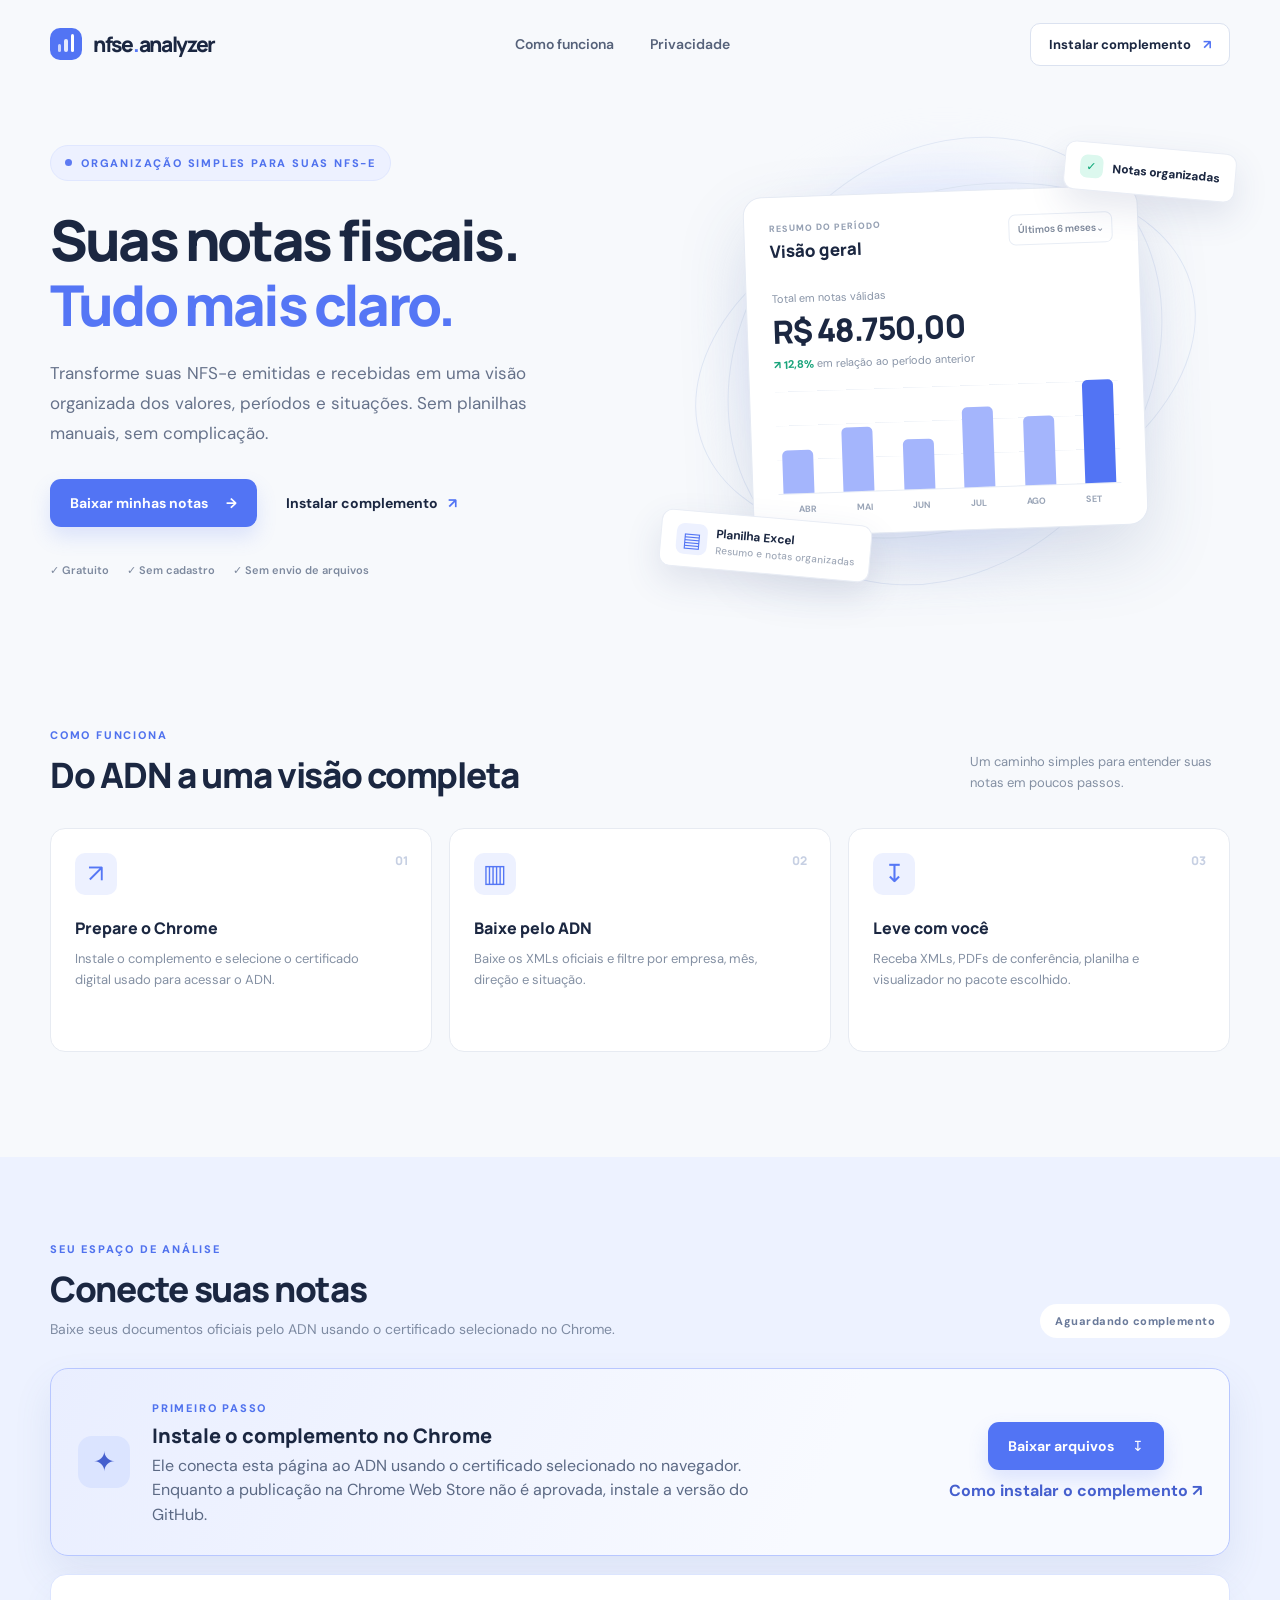
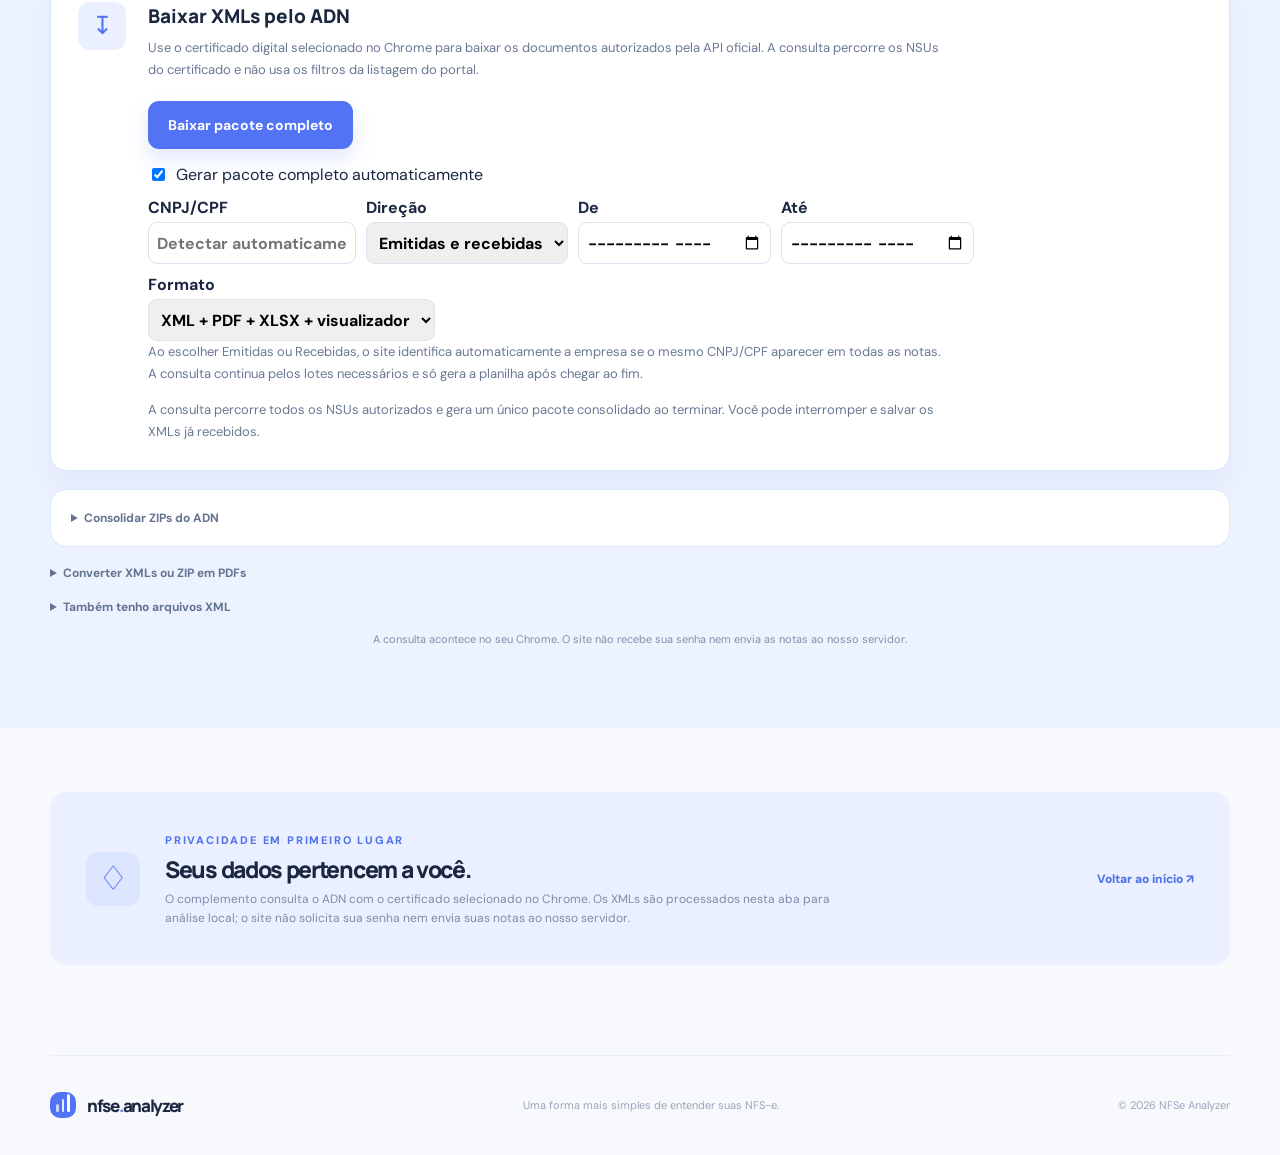
==== commit c4fd294b: "Automatiza consulta completa do ADN e validação do certificado" ====
--- a/index.html
+++ b/index.html
@@ -122,21 +122,21 @@
               <h3 id="adn-title">Baixar XMLs pelo ADN</h3>
               <p>Use o certificado digital selecionado no Chrome para baixar os documentos autorizados pela API oficial. A consulta percorre os NSUs do certificado e não usa os filtros da listagem do portal.</p>
               <div class="portal-actions">
-                <button id="adn-export-button" class="button button-primary" type="button">Baixar XMLs em ZIP</button>
+                <button id="adn-export-button" class="button button-primary" type="button">Baixar pacote completo</button>
                 <button id="adn-stop-button" class="button" type="button" hidden>Parar e salvar parcial</button>
               </div>
               <div class="adn-direct-options">
-                <label><input id="adn-full-package" type="checkbox" /> Gerar pacote completo se a consulta terminar neste lote</label>
-                <div id="adn-direct-filters" hidden>
+                <label><input id="adn-full-package" type="checkbox" checked /> Gerar pacote completo automaticamente</label>
+                <div id="adn-direct-filters">
                   <label>CNPJ/CPF <input id="adn-direct-company" inputmode="numeric" placeholder="Detectar automaticamente" /></label>
                   <label>Direção <select id="adn-direct-direction"><option value="">Emitidas e recebidas</option><option value="issued">Emitidas</option><option value="received">Recebidas</option></select></label>
                   <label>De <input id="adn-direct-from" type="month" /></label>
                   <label>Até <input id="adn-direct-to" type="month" /></label>
                   <label>Formato <select id="adn-direct-format"><option value="all">XML + PDF + XLSX + visualizador</option><option value="xml-xlsx">XML + XLSX + visualizador</option><option value="xml-only">Somente XML + visualizador</option></select></label>
                 </div>
-                <p id="adn-direct-help" hidden>Ao escolher Emitidas ou Recebidas, o site identifica automaticamente a empresa se o mesmo CNPJ/CPF aparecer em todas as notas do lote. Se houver mais lotes, baixe todos os ZIPs de XMLs e consolide-os abaixo antes de gerar a planilha.</p>
+                <p id="adn-direct-help">Ao escolher Emitidas ou Recebidas, o site identifica automaticamente a empresa se o mesmo CNPJ/CPF aparecer em todas as notas. A consulta continua pelos lotes necessários e só gera a planilha após chegar ao fim.</p>
               </div>
-              <p id="adn-feedback" role="status" aria-live="polite">Até 5.000 documentos por ZIP. Se houver mais, continue a partir do NSU indicado e depois selecione todos os ZIPs para gerar o relatório consolidado.</p>
+              <p id="adn-feedback" role="status" aria-live="polite">A consulta percorre todos os NSUs autorizados e gera um único pacote consolidado ao terminar. Você pode interromper e salvar os XMLs já recebidos.</p>
             </div>
           </div>
           <details class="alternative-import adn-organize" id="adn-organize">
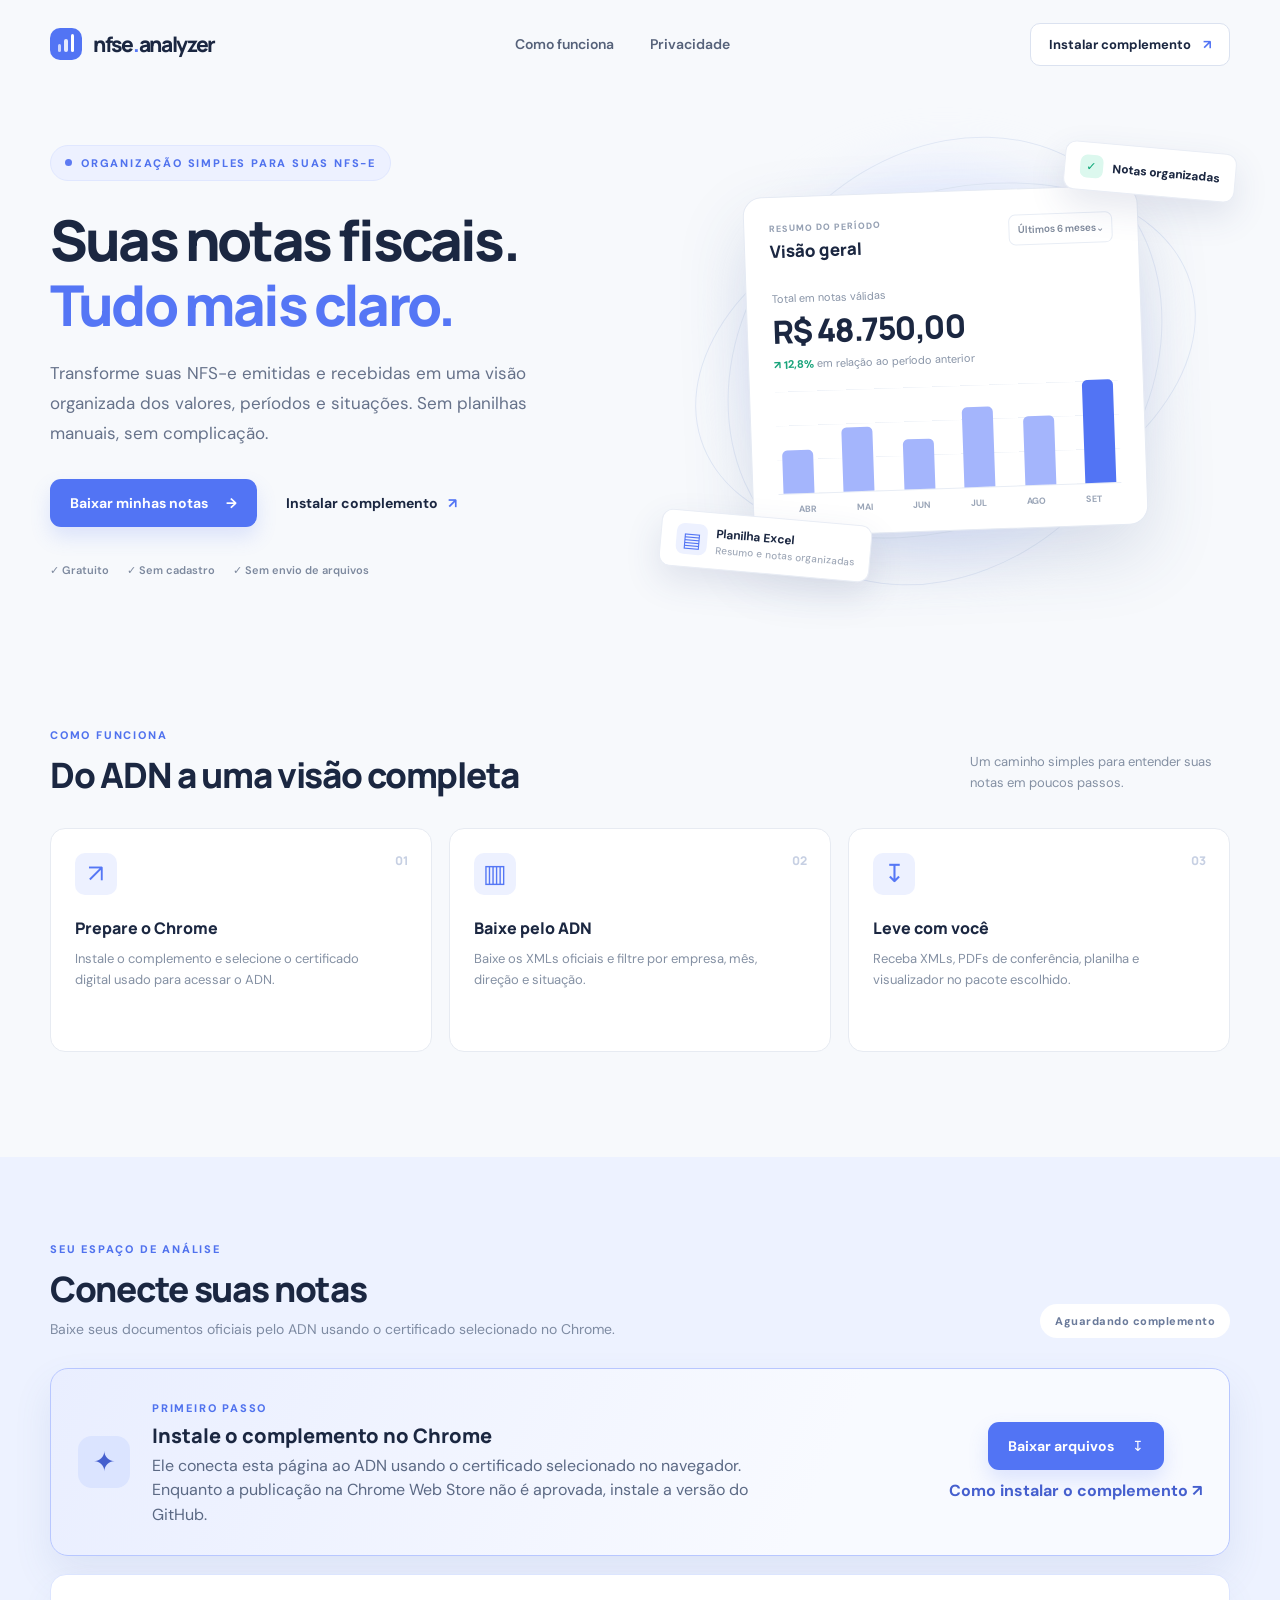
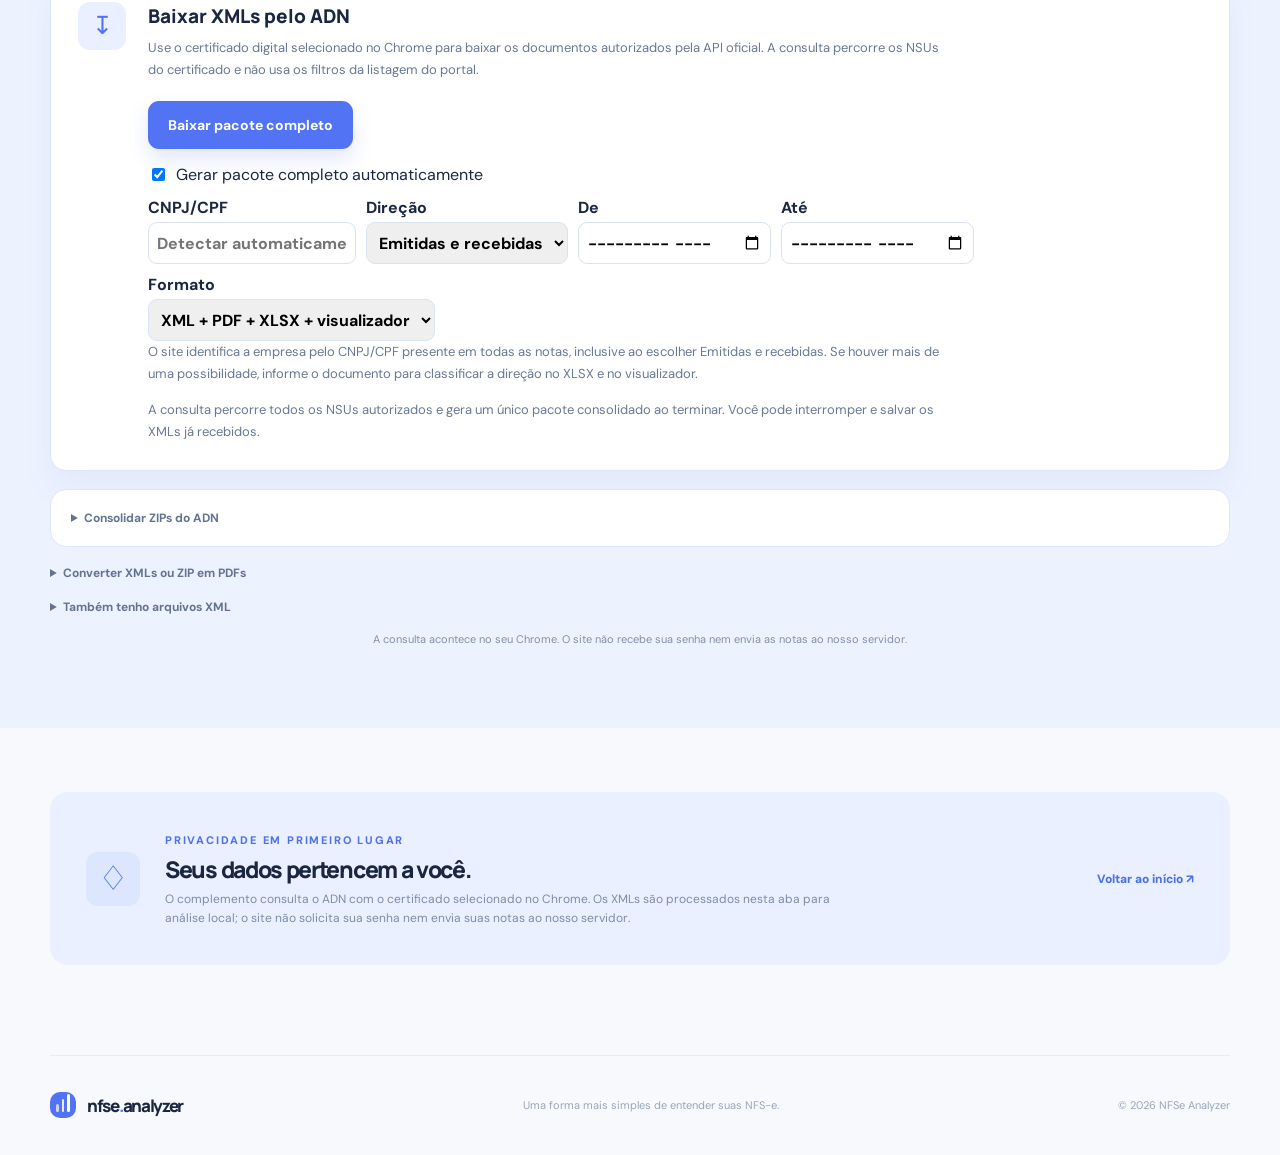
==== commit 191e4633: "Corrige classificação de notas emitidas e recebidas" ====
--- a/index.html
+++ b/index.html
@@ -134,7 +134,7 @@
                   <label>Até <input id="adn-direct-to" type="month" /></label>
                   <label>Formato <select id="adn-direct-format"><option value="all">XML + PDF + XLSX + visualizador</option><option value="xml-xlsx">XML + XLSX + visualizador</option><option value="xml-only">Somente XML + visualizador</option></select></label>
                 </div>
-                <p id="adn-direct-help">Ao escolher Emitidas ou Recebidas, o site identifica automaticamente a empresa se o mesmo CNPJ/CPF aparecer em todas as notas. A consulta continua pelos lotes necessários e só gera a planilha após chegar ao fim.</p>
+                <p id="adn-direct-help">O site identifica a empresa pelo CNPJ/CPF presente em todas as notas, inclusive ao escolher Emitidas e recebidas. Se houver mais de uma possibilidade, informe o documento para classificar a direção no XLSX e no visualizador.</p>
               </div>
               <p id="adn-feedback" role="status" aria-live="polite">A consulta percorre todos os NSUs autorizados e gera um único pacote consolidado ao terminar. Você pode interromper e salvar os XMLs já recebidos.</p>
             </div>
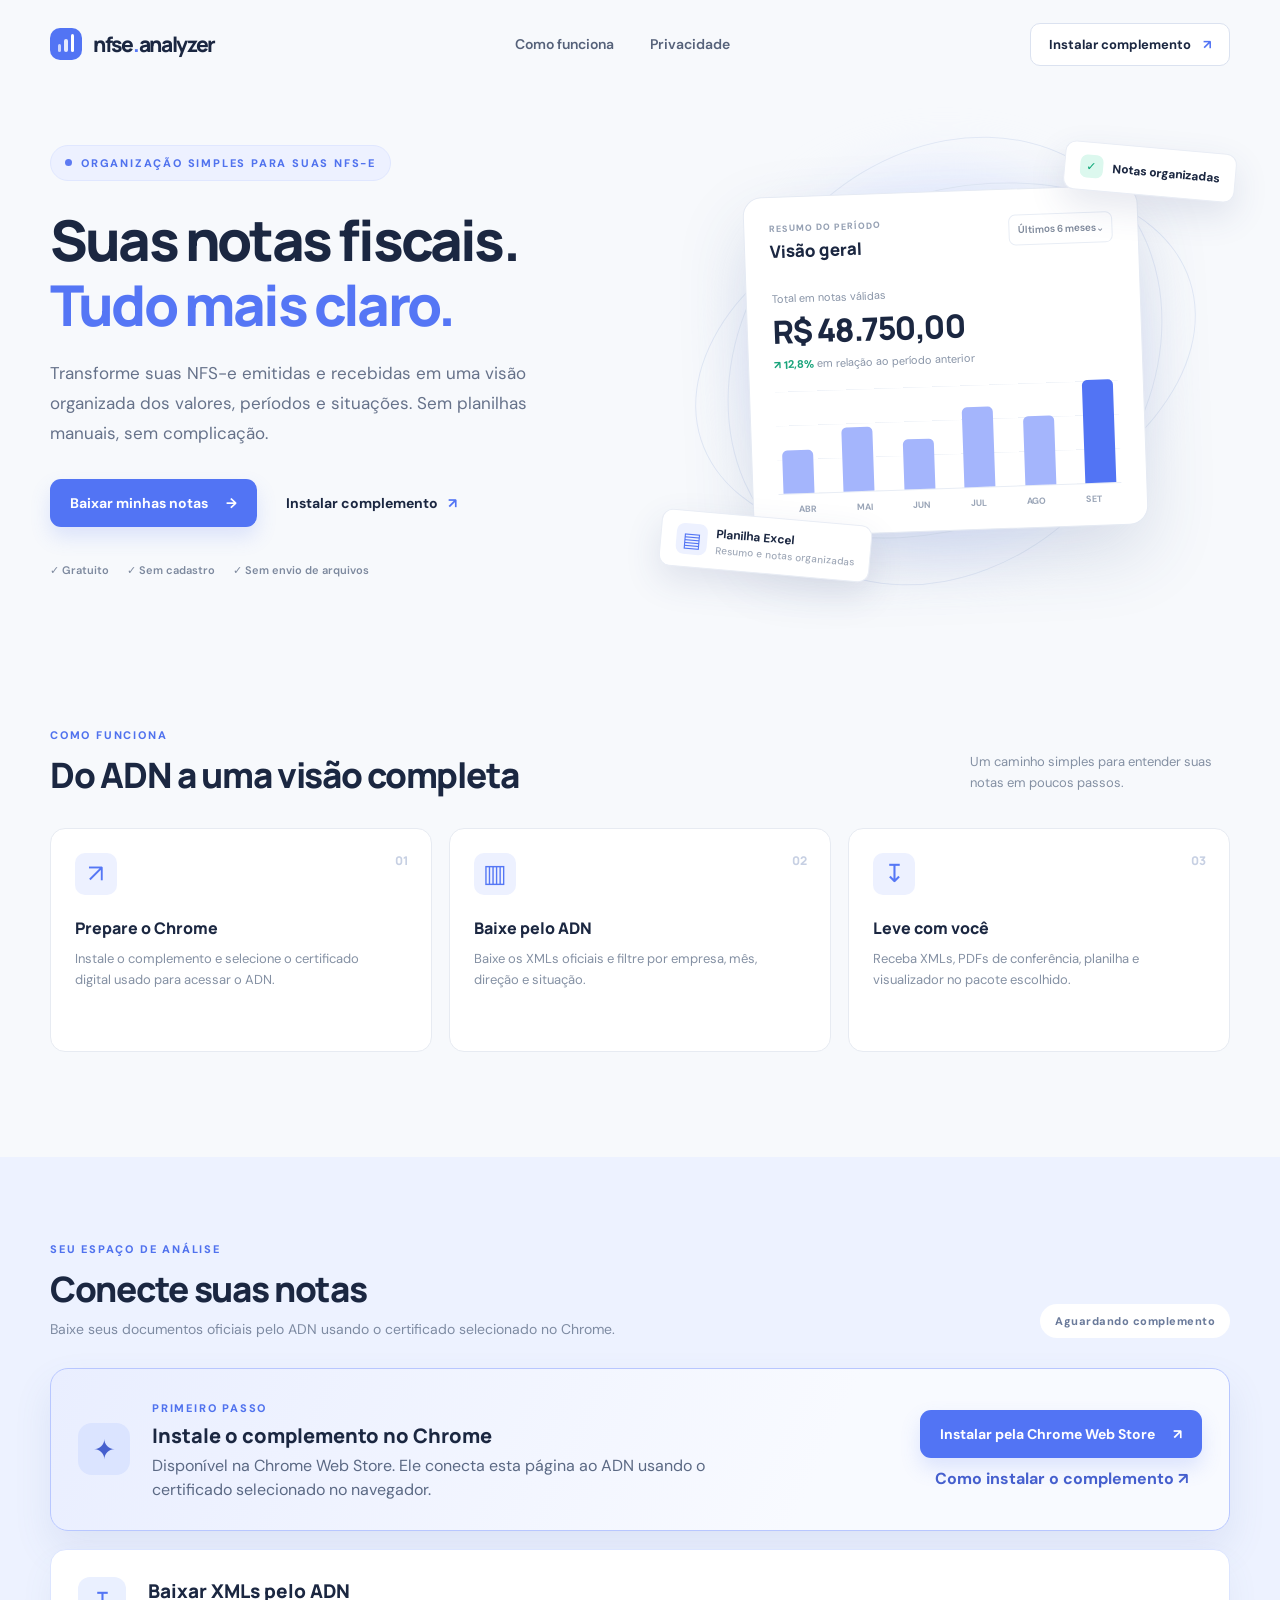
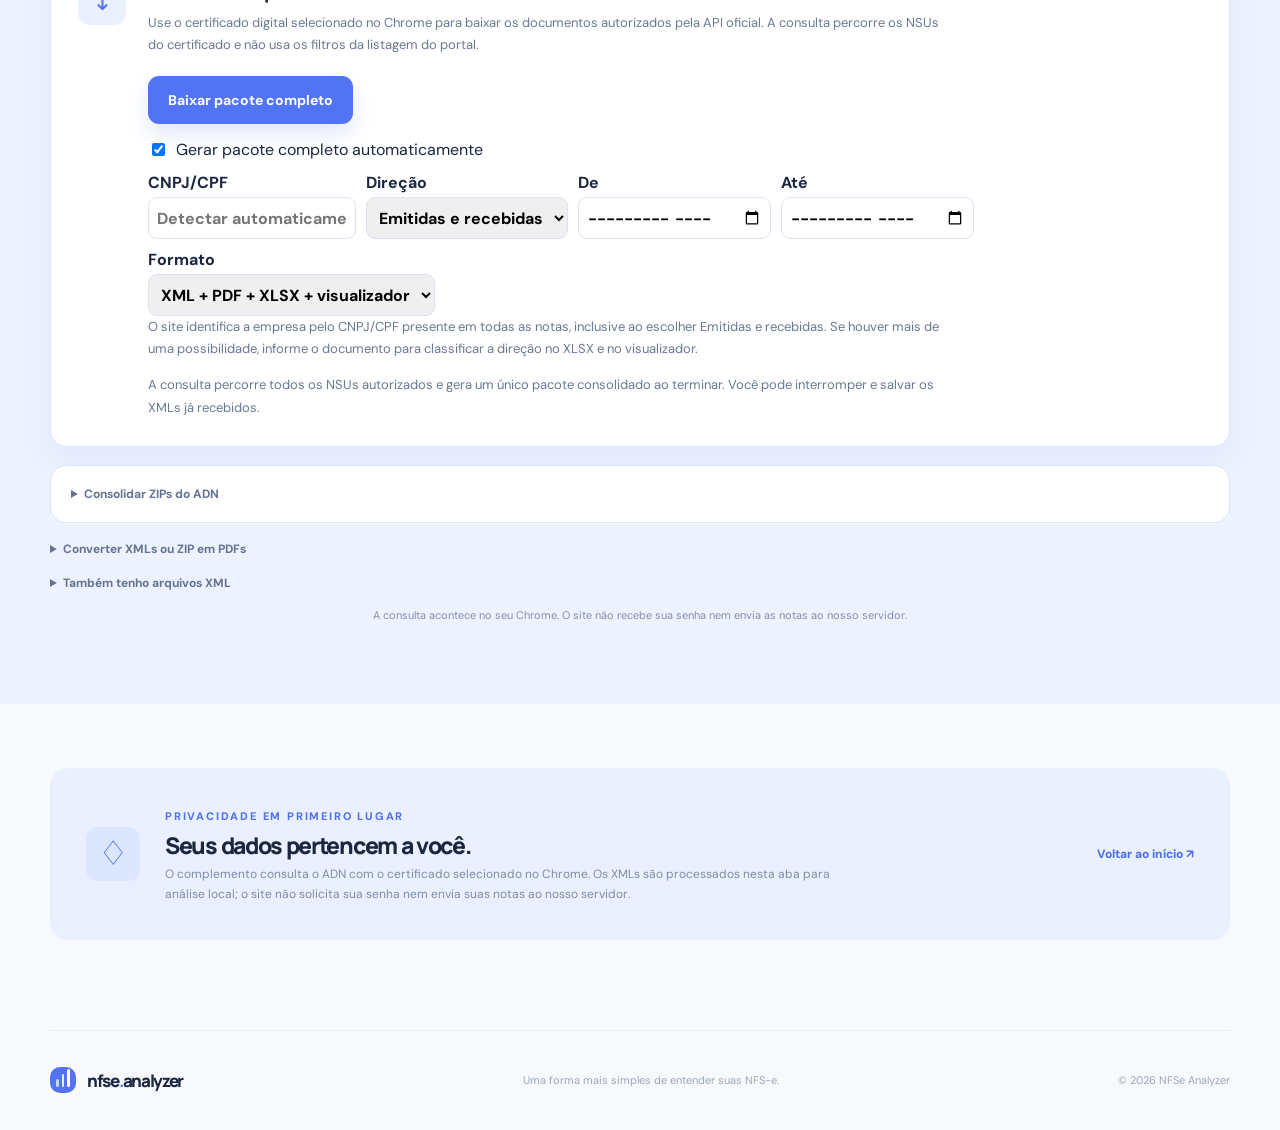
==== commit d55010d9: "Update Chrome Web Store installation links" ====
--- a/index.html
+++ b/index.html
@@ -113,8 +113,8 @@
           </div>
           <div class="install-banner" id="instalar-complemento">
             <div class="install-banner-icon" aria-hidden="true">✦</div>
-            <div class="install-banner-copy"><span class="section-kicker">PRIMEIRO PASSO</span><h3>Instale o complemento no Chrome</h3><p>Ele conecta esta página ao ADN usando o certificado selecionado no navegador. Enquanto a publicação na Chrome Web Store não é aprovada, instale a versão do GitHub.</p></div>
-            <div class="install-banner-actions"><a class="button button-primary" href="https://github.com/VithorRoder/NFSe-analyzer-Web/archive/refs/heads/main.zip" target="_blank" rel="noopener noreferrer">Baixar arquivos <span aria-hidden="true">↧</span></a><a href="https://github.com/VithorRoder/NFSe-analyzer-Web/blob/main/extension/README.md" target="_blank" rel="noopener noreferrer">Como instalar o complemento <span aria-hidden="true">↗</span></a></div>
+            <div class="install-banner-copy"><span class="section-kicker">PRIMEIRO PASSO</span><h3>Instale o complemento no Chrome</h3><p>Disponível na Chrome Web Store. Ele conecta esta página ao ADN usando o certificado selecionado no navegador.</p></div>
+            <div class="install-banner-actions"><a class="button button-primary" href="https://chromewebstore.google.com/detail/ohkpaipmjfkncgmcnjjheplfcocjnpno" target="_blank" rel="noopener noreferrer">Instalar pela Chrome Web Store <span aria-hidden="true">↗</span></a><a href="https://github.com/VithorRoder/NFSe-analyzer-Web/blob/main/extension/README.md" target="_blank" rel="noopener noreferrer">Como instalar o complemento <span aria-hidden="true">↗</span></a></div>
           </div>
           <div class="portal-panel" aria-labelledby="adn-title">
             <div class="portal-panel-icon" aria-hidden="true">↧</div>
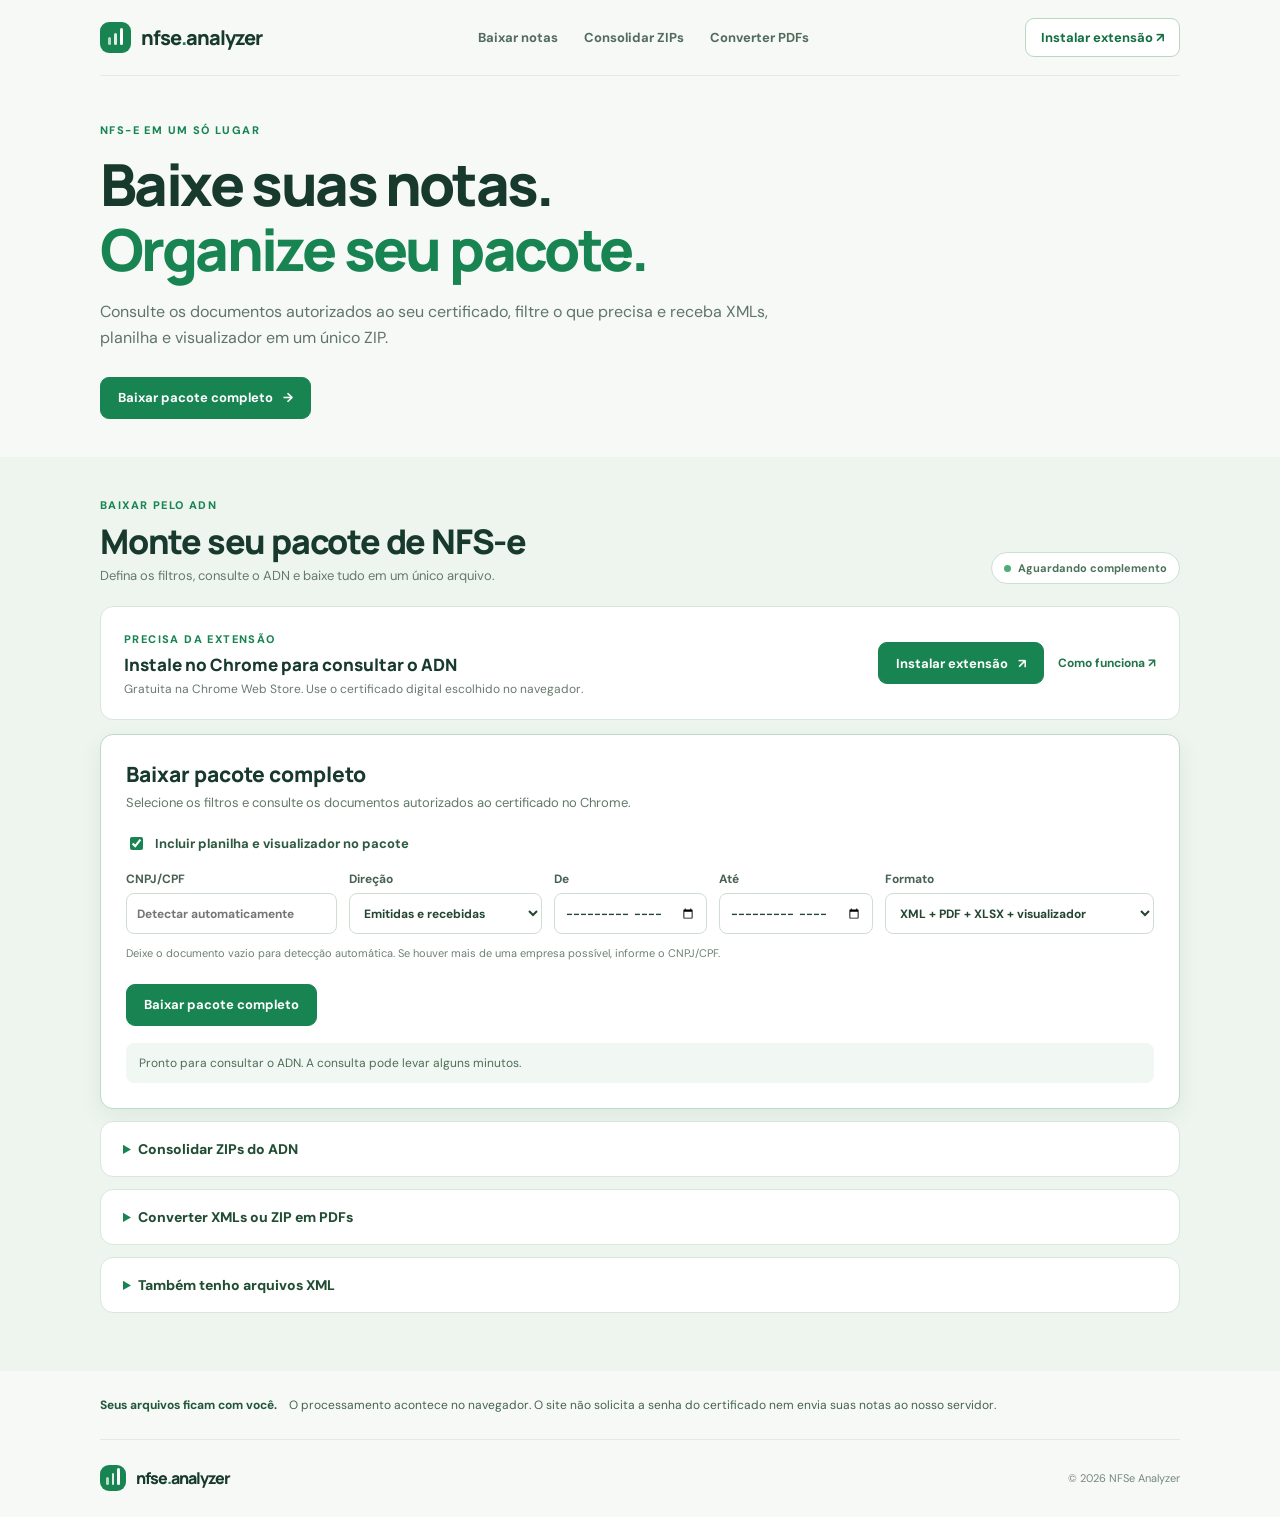
==== commit c55791d4: "Refresh site and extension with green theme" ====
--- a/index.html
+++ b/index.html
@@ -4,9 +4,9 @@
 <head>
   <meta charset="UTF-8" />
   <meta name="viewport" content="width=device-width, initial-scale=1" />
-  <meta name="theme-color" content="#f6f8fc" />
-  <meta name="description" content="Organize suas notas fiscais de serviço e visualize os valores em um só lugar." />
-  <title>NFSe Analyzer — suas notas, mais claras</title>
+  <meta name="theme-color" content="#f5f8f5" />
+  <meta name="description" content="Baixe NFS-e pelo ADN, organize XMLs e gere um pacote com planilha, PDFs de conferência e visualizador." />
+  <title>NFSe Analyzer — baixe e organize suas NFS-e</title>
   <link rel="preconnect" href="https://fonts.googleapis.com" />
   <link rel="preconnect" href="https://fonts.gstatic.com" crossorigin />
   <link
@@ -32,101 +32,41 @@
         <span>nfse<span class="brand-accent">.</span>analyzer</span>
       </a>
       <nav class="desktop-nav" aria-label="Navegação principal">
-        <a href="#como-funciona">Como funciona</a>
-        <a href="#privacidade">Privacidade</a>
+        <a href="#importar">Baixar notas</a>
+        <a href="#adn-organize">Consolidar ZIPs</a>
+        <a href="#pdf-convert">Converter PDFs</a>
       </nav>
-      <a class="header-cta" href="#instalar-complemento">Instalar complemento <span aria-hidden="true">↗</span></a>
+      <a class="header-cta" href="#instalar-complemento">Instalar extensão <span aria-hidden="true">↗</span></a>
     </header>
 
     <main id="inicio">
       <section class="hero section-wrap" aria-labelledby="hero-title">
-        <div class="hero-copy">
-          <div class="eyebrow"><span class="eyebrow-dot"></span> ORGANIZAÇÃO SIMPLES PARA SUAS NFS-E</div>
-          <h1 id="hero-title">Suas notas fiscais.<br /><span>Tudo mais claro.</span></h1>
-          <p>Transforme suas NFS-e emitidas e recebidas em uma visão organizada dos valores, períodos e situações. Sem planilhas
-            manuais, sem complicação.</p>
-          <div class="hero-actions">
-            <a class="button button-primary" href="#importar">Baixar minhas notas <span
-                aria-hidden="true">→</span></a>
-            <a class="text-link" href="#instalar-complemento">Instalar complemento <span aria-hidden="true">↗</span></a>
-          </div>
-          <div class="hero-notes"><span>✓ Gratuito</span><span>✓ Sem cadastro</span><span>✓ Sem envio de arquivos</span>
-          </div>
-        </div>
-        <div class="hero-visual" aria-label="Ilustração de notas organizadas">
-          <div class="visual-orbit orbit-one"></div>
-          <div class="visual-orbit orbit-two"></div>
-          <div class="floating-tag tag-top"><span class="tag-icon">✓</span> Notas organizadas</div>
-          <div class="preview-card">
-            <div class="preview-top">
-              <div>
-                <div class="preview-overline">RESUMO DO PERÍODO</div><strong>Visão geral</strong>
-              </div><span class="preview-period">Últimos 6 meses⌄</span>
-            </div>
-            <div class="preview-total"><span>Total em notas válidas</span><strong>R$ 48.750,00</strong><small><span>↗
-                  12,8%</span> em relação ao período anterior</small></div>
-            <div class="preview-chart" aria-hidden="true"><span style="--h:42%"></span><span
-                style="--h:62%"></span><span style="--h:49%"></span><span style="--h:78%"></span><span
-                style="--h:67%"></span><span style="--h:100%"></span></div>
-            <div class="preview-months">
-              <span>ABR</span><span>MAI</span><span>JUN</span><span>JUL</span><span>AGO</span><span>SET</span></div>
-          </div>
-          <div class="floating-tag tag-bottom"><span class="file-glyph">▤</span><span><strong>Planilha
-                Excel</strong><small>Resumo e notas organizadas</small></span></div>
-        </div>
-      </section>
-
-      <section id="como-funciona" class="steps-section section-wrap" aria-labelledby="steps-title">
-        <div class="section-heading">
-          <div><span class="section-kicker">COMO FUNCIONA</span>
-            <h2 id="steps-title">Do ADN a uma visão completa</h2>
-          </div>
-          <p>Um caminho simples para entender suas notas em poucos passos.</p>
-        </div>
-        <div class="steps-grid">
-          <article class="step-card"><span class="step-number">01</span><span class="step-icon"
-              aria-hidden="true">↗</span>
-            <h3>Prepare o Chrome</h3>
-            <p>Instale o complemento e selecione o certificado digital usado para acessar o ADN.</p>
-          </article>
-          <article class="step-card"><span class="step-number">02</span><span class="step-icon"
-              aria-hidden="true">▥</span>
-            <h3>Baixe pelo ADN</h3>
-            <p>Baixe os XMLs oficiais e filtre por empresa, mês, direção e situação.</p>
-          </article>
-          <article class="step-card"><span class="step-number">03</span><span class="step-icon"
-              aria-hidden="true">↧</span>
-            <h3>Leve com você</h3>
-            <p>Receba XMLs, PDFs de conferência, planilha e visualizador no pacote escolhido.
-            </p>
-          </article>
+        <span class="section-kicker">NFS-E EM UM SÓ LUGAR</span>
+        <h1 id="hero-title">Baixe suas notas.<br /><span>Organize seu pacote.</span></h1>
+        <p>Consulte os documentos autorizados ao seu certificado, filtre o que precisa e receba XMLs, planilha e visualizador em um único ZIP.</p>
+        <div class="hero-actions">
+          <a class="button button-primary" href="#importar">Baixar pacote completo <span aria-hidden="true">→</span></a>
         </div>
       </section>
 
       <section id="importar" class="workspace-section" aria-labelledby="workspace-title">
         <div class="section-wrap">
           <div class="workspace-heading">
-            <div><span class="section-kicker">SEU ESPAÇO DE ANÁLISE</span>
-              <h2 id="workspace-title">Conecte suas notas</h2>
-              <p>Baixe seus documentos oficiais pelo ADN usando o certificado selecionado no Chrome.</p>
+            <div><span class="section-kicker">BAIXAR PELO ADN</span>
+              <h2 id="workspace-title">Monte seu pacote de NFS-e</h2>
+              <p>Defina os filtros, consulte o ADN e baixe tudo em um único arquivo.</p>
             </div><span class="prototype-badge" id="connection-badge">Aguardando complemento</span>
           </div>
           <div class="install-banner" id="instalar-complemento">
-            <div class="install-banner-icon" aria-hidden="true">✦</div>
-            <div class="install-banner-copy"><span class="section-kicker">PRIMEIRO PASSO</span><h3>Instale o complemento no Chrome</h3><p>Disponível na Chrome Web Store. Ele conecta esta página ao ADN usando o certificado selecionado no navegador.</p></div>
-            <div class="install-banner-actions"><a class="button button-primary" href="https://chromewebstore.google.com/detail/ohkpaipmjfkncgmcnjjheplfcocjnpno" target="_blank" rel="noopener noreferrer">Instalar pela Chrome Web Store <span aria-hidden="true">↗</span></a><a href="https://github.com/VithorRoder/NFSe-analyzer-Web/blob/main/extension/README.md" target="_blank" rel="noopener noreferrer">Como instalar o complemento <span aria-hidden="true">↗</span></a></div>
+            <div class="install-banner-copy"><span class="section-kicker">PRECISA DA EXTENSÃO</span><h3>Instale no Chrome para consultar o ADN</h3><p>Gratuita na Chrome Web Store. Use o certificado digital escolhido no navegador.</p></div>
+            <div class="install-banner-actions"><a class="button button-primary" href="https://chromewebstore.google.com/detail/ohkpaipmjfkncgmcnjjheplfcocjnpno" target="_blank" rel="noopener noreferrer">Instalar extensão <span aria-hidden="true">↗</span></a><a href="https://github.com/VithorRoder/NFSe-analyzer-Web/blob/main/extension/README.md" target="_blank" rel="noopener noreferrer">Como funciona <span aria-hidden="true">↗</span></a></div>
           </div>
           <div class="portal-panel" aria-labelledby="adn-title">
-            <div class="portal-panel-icon" aria-hidden="true">↧</div>
             <div class="portal-panel-copy">
-              <h3 id="adn-title">Baixar XMLs pelo ADN</h3>
-              <p>Use o certificado digital selecionado no Chrome para baixar os documentos autorizados pela API oficial. A consulta percorre os NSUs do certificado e não usa os filtros da listagem do portal.</p>
-              <div class="portal-actions">
-                <button id="adn-export-button" class="button button-primary" type="button">Baixar pacote completo</button>
-                <button id="adn-stop-button" class="button" type="button" hidden>Parar e salvar parcial</button>
-              </div>
+              <h3 id="adn-title">Baixar pacote completo</h3>
+              <p>Selecione os filtros e consulte os documentos autorizados ao certificado no Chrome.</p>
               <div class="adn-direct-options">
-                <label><input id="adn-full-package" type="checkbox" checked /> Gerar pacote completo automaticamente</label>
+                <label><input id="adn-full-package" type="checkbox" checked /> Incluir planilha e visualizador no pacote</label>
                 <div id="adn-direct-filters">
                   <label>CNPJ/CPF <input id="adn-direct-company" inputmode="numeric" placeholder="Detectar automaticamente" /></label>
                   <label>Direção <select id="adn-direct-direction"><option value="">Emitidas e recebidas</option><option value="issued">Emitidas</option><option value="received">Recebidas</option></select></label>
@@ -134,14 +74,18 @@
                   <label>Até <input id="adn-direct-to" type="month" /></label>
                   <label>Formato <select id="adn-direct-format"><option value="all">XML + PDF + XLSX + visualizador</option><option value="xml-xlsx">XML + XLSX + visualizador</option><option value="xml-only">Somente XML + visualizador</option></select></label>
                 </div>
-                <p id="adn-direct-help">O site identifica a empresa pelo CNPJ/CPF presente em todas as notas, inclusive ao escolher Emitidas e recebidas. Se houver mais de uma possibilidade, informe o documento para classificar a direção no XLSX e no visualizador.</p>
+                <p id="adn-direct-help">Deixe o documento vazio para detecção automática. Se houver mais de uma empresa possível, informe o CNPJ/CPF.</p>
               </div>
-              <p id="adn-feedback" role="status" aria-live="polite">A consulta percorre todos os NSUs autorizados e gera um único pacote consolidado ao terminar. Você pode interromper e salvar os XMLs já recebidos.</p>
+              <div class="portal-actions">
+                <button id="adn-export-button" class="button button-primary" type="button">Baixar pacote completo</button>
+                <button id="adn-stop-button" class="button" type="button" hidden>Parar e salvar parcial</button>
+              </div>
+              <p id="adn-feedback" role="status" aria-live="polite">Pronto para consultar o ADN. A consulta pode levar alguns minutos.</p>
             </div>
           </div>
           <details class="alternative-import adn-organize" id="adn-organize">
             <summary>Consolidar ZIPs do ADN</summary>
-            <p>Selecione todos os ZIPs da consulta ao ADN. O site confere a sequência dos NSUs, relaciona os eventos às notas entre os lotes e só então cria a planilha consolidada. Você também pode incluir PDFs de conferência. Tudo é processado nesta aba.</p>
+            <p>Junte os ZIPs de uma consulta interrompida e gere uma planilha consolidada. Selecione todos os lotes para conferir a sequência.</p>
             <div class="adn-organize-controls">
               <input id="adn-zip-input" type="file" accept=".zip,application/zip" multiple aria-label="Selecionar todos os ZIPs da consulta ao ADN" />
               <label>Empresa <select id="adn-company"><option value="">Todas</option></select></label>
@@ -178,23 +122,18 @@
             <p id="xml-feedback" role="status" aria-live="polite">Nenhum XML selecionado.</p>
             <div class="table-scroll" id="xml-preview" hidden></div>
           </details>
-          <p class="prototype-note">A consulta acontece no seu Chrome. O site não recebe sua senha nem envia as notas ao
-            nosso servidor.</p>
+
         </div>
       </section>
 
       <section id="privacidade" class="privacy-section section-wrap">
-        <div class="privacy-icon" aria-hidden="true">♢</div>
-        <div><span class="section-kicker">PRIVACIDADE EM PRIMEIRO LUGAR</span>
-          <h2>Seus dados pertencem a você.</h2>
-          <p>O complemento consulta o ADN com o certificado selecionado no Chrome. Os XMLs são processados nesta aba para análise local; o site não solicita sua senha nem envia suas notas ao nosso servidor.</p>
-        </div><a href="#importar" class="privacy-link">Voltar ao início <span aria-hidden="true">↗</span></a>
+        <strong>Seus arquivos ficam com você.</strong>
+        <p>O processamento acontece no navegador. O site não solicita a senha do certificado nem envia suas notas ao nosso servidor.</p>
       </section>
     </main>
     <footer class="site-footer section-wrap"><a class="brand" href="#inicio"><span class="brand-mark"
           aria-hidden="true"><span></span><span></span><span></span></span><span>nfse<span
-            class="brand-accent">.</span>analyzer</span></a><span>Uma forma mais simples de entender suas
-        NFS-e.</span><span>© <span id="year"></span> NFSe Analyzer</span></footer>
+            class="brand-accent">.</span>analyzer</span></a><span>© <span id="year"></span> NFSe Analyzer</span></footer>
   </div>
 </body>
 
--- a/styles.css
+++ b/styles.css
@@ -1,1352 +1,717 @@
 :root {
-    font-family: "DM Sans", sans-serif;
-    color: #1b2741;
-    background: #f7f9fc;
-    font-synthesis: none
+  font-family:"DM Sans",sans-serif;
+  color:#18392d;
+  background:#f6f9f6;
+  font-synthesis:none
 }
 
 * {
-    box-sizing: border-box
+  box-sizing:border-box
 }
 
 html {
-    scroll-behavior: smooth
+  scroll-behavior:smooth
 }
 
 body {
-    margin: 0
-}
-
-button,
-input,
-select {
-    font: inherit
+  margin:0
+}
+
+button,input,select {
+  font:inherit
 }
 
 button {
-    cursor: pointer
+  cursor:pointer
 }
 
 a {
-    color: inherit;
-    text-decoration: none
-}
-
-.site-shell {
-    overflow: hidden
-}
-
-.section-wrap {
-    width: min(1180px, calc(100% - 48px));
-    margin-inline: auto
+  color:inherit;
+  text-decoration:none
+}
+
+h1,h2,h3,p {
+  margin-top:0
+}
+
+[hidden] {
+  display:none!important
+}
+
+:focus-visible {
+  outline:3px solid #5dbb87;
+  outline-offset:3px
+}
+
+.section-wrap,.site-header {
+  width:min(1080px,calc(100% - 40px));
+  margin-inline:auto
 }
 
 .site-header {
-    height: 88px;
-    width: min(1180px, calc(100% - 48px));
-    margin: auto;
-    display: flex;
-    align-items: center;
-    justify-content: space-between;
-    gap: 32px
+  min-height:76px;
+  display:flex;
+  align-items:center;
+  justify-content:space-between;
+  gap:24px;
+  border-bottom:1px solid #e1ebe3
 }
 
 .brand {
-    display: inline-flex;
-    align-items: center;
-    gap: 11px;
-    font-family: Manrope, sans-serif;
-    font-size: 21px;
-    font-weight: 800;
-    letter-spacing: -1.3px;
-    white-space: nowrap
+  display:inline-flex;
+  align-items:center;
+  gap:10px;
+  font:800 20px Manrope,sans-serif;
+  letter-spacing:-1px;
+  white-space:nowrap
 }
 
 .brand-accent {
-    color: #5879f6
+  color:#178451
 }
 
 .brand-mark {
-    height: 32px;
-    width: 32px;
-    background: #5274f4;
-    border-radius: 10px;
-    display: flex;
-    align-items: flex-end;
-    gap: 3px;
-    padding: 8px
+  display:flex;
+  align-items:end;
+  gap:3px;
+  width:31px;
+  height:31px;
+  padding:8px;
+  border-radius:9px;
+  background:#178451
 }
 
 .brand-mark span {
-    width: 4px;
-    border-radius: 2px;
-    background: #fff
+  width:4px;
+  border-radius:2px;
+  background:#fff
 }
 
 .brand-mark span:nth-child(1) {
-    height: 8px;
-    opacity: .7
+  height:8px;
+  opacity:.7
 }
 
 .brand-mark span:nth-child(2) {
-    height: 13px;
-    opacity: .85
+  height:12px;
+  opacity:.85
 }
 
 .brand-mark span:nth-child(3) {
-    height: 18px
+  height:17px
 }
 
 .desktop-nav {
-    display: flex;
-    gap: 36px;
-    color: #56627a;
-    font-size: 14px;
-    font-weight: 600
-}
-
-.desktop-nav a:hover,
-.text-link:hover {
-    color: #4265e4
+  display:flex;
+  align-items:center;
+  gap:26px;
+  color:#526b5c;
+  font-size:13px;
+  font-weight:700
+}
+
+.desktop-nav a:hover,.text-link:hover {
+  color:#0d7443
 }
 
 .header-cta {
-    padding: 12px 18px;
-    border: 1px solid #dbe2f0;
-    border-radius: 10px;
-    background: #fff;
-    font-weight: 700;
-    font-size: 13px;
-    white-space: nowrap
-}
-
-.header-cta span {
-    margin-left: 9px;
-    color: #5274f4
+  padding:10px 15px;
+  border:1px solid #b9d7c3;
+  border-radius:9px;
+  color:#126e41;
+  background:#fff;
+  font-size:13px;
+  font-weight:700;
+  white-space:nowrap
+}
+
+.header-cta:hover {
+  background:#e8f5ec
 }
 
 .hero {
-    min-height: 600px;
-    display: grid;
-    grid-template-columns: 1fr 1fr;
-    align-items: center;
-    gap: 40px;
-    padding-top: 35px;
-    padding-bottom: 90px
-}
-
-.hero-copy {
-    position: relative;
-    z-index: 1
-}
-
-.eyebrow,
+  padding:42px 0 38px
+}
+
 .section-kicker {
-    color: #5072ee;
-    font-weight: 800;
-    font-size: 11px;
-    letter-spacing: 1.8px
-}
-
-.eyebrow {
-    display: inline-flex;
-    align-items: center;
-    gap: 9px;
-    background: #edf1ff;
-    border: 1px solid #e0e7ff;
-    border-radius: 30px;
-    padding: 10px 14px
-}
-
-.eyebrow-dot,
-.demo-label span {
-    width: 7px;
-    height: 7px;
-    border-radius: 50%;
-    background: #5d7af2
-}
-
-.hero h1,
-h2,
-h3,
-p {
-    margin-top: 0
-}
-
-.hero h1,
-h2 {
-    font-family: Manrope, sans-serif;
-    letter-spacing: -2.8px
+  color:#178451;
+  font-size:11px;
+  font-weight:800;
+  letter-spacing:1.4px
 }
 
 .hero h1 {
-    font-size: clamp(42px, 4.4vw, 66px);
-    line-height: 1.17;
-    margin: 26px 0 21px;
-    font-weight: 800
+  max-width:770px;
+  margin:13px 0 17px;
+  font:800 clamp(36px,5vw,58px)/1.12 Manrope,sans-serif;
+  letter-spacing:-2.6px
 }
 
 .hero h1 span {
-    color: #5576f5
-}
-
-.hero-copy>p {
-    max-width: 535px;
-    color: #66728a;
-    font-size: 17px;
-    line-height: 1.75;
-    margin-bottom: 30px
+  color:#178451
+}
+
+.hero>p {
+  max-width:670px;
+  margin-bottom:25px;
+  color:#607568;
+  font-size:16px;
+  line-height:1.65
 }
 
 .hero-actions {
-    display: flex;
-    align-items: center;
-    gap: 29px
+  display:flex;
+  align-items:center;
+  flex-wrap:wrap;
+  gap:22px
 }
 
 .button {
-    display: inline-flex;
-    align-items: center;
-    justify-content: center;
-    gap: 18px;
-    border: 0;
-    border-radius: 11px;
-    padding: 15px 20px;
-    font-size: 14px;
-    font-weight: 700;
-    white-space: nowrap
+  display:inline-flex;
+  align-items:center;
+  justify-content:center;
+  gap:10px;
+  min-height:42px;
+  padding:11px 17px;
+  border:1px solid #cddfd2;
+  border-radius:9px;
+  color:#276246;
+  background:#fff;
+  font-size:13px;
+  font-weight:700;
+  text-align:center
+}
+
+.button:hover:not(:disabled) {
+  background:#edf7ef
+}
+
+.button:disabled {
+  opacity:.55;
+  cursor:not-allowed
 }
 
 .button-primary {
-    color: #fff;
-    background: #5274f4;
-    box-shadow: 0 10px 20px #5274f42b
-}
-
-.button-primary:hover {
-    background: #3e62eb
+  border-color:#178451;
+  color:#fff;
+  background:#178451
+}
+
+.button-primary:hover:not(:disabled) {
+  border-color:#0d7042;
+  background:#0d7042
 }
 
 .text-link {
-    font-weight: 700;
-    font-size: 14px
-}
-
-.text-link span {
-    margin-left: 7px;
-    color: #5274f4
-}
-
-.hero-notes {
-    display: flex;
-    flex-wrap: wrap;
-    gap: 12px 18px;
-    margin-top: 36px;
-    color: #7d899e;
-    font-size: 11px;
-    font-weight: 600
-}
-
-.hero-notes span {
-    white-space: nowrap
-}
-
-.hero-visual {
-    height: 470px;
-    position: relative;
-    display: flex;
-    align-items: center;
-    justify-content: center
-}
-
-.visual-orbit {
-    position: absolute;
-    border: 1px solid #e1e8f5;
-    border-radius: 50%;
-    transform: rotate(-18deg)
-}
-
-.orbit-one {
-    width: 515px;
-    height: 335px
-}
-
-.orbit-two {
-    width: 400px;
-    height: 480px;
-    transform: rotate(40deg)
-}
-
-.hero-visual:before {
-    content: "";
-    position: absolute;
-    width: 390px;
-    height: 390px;
-    background: #e8eeff;
-    border-radius: 50%;
-    filter: blur(25px)
-}
-
-.preview-card {
-    position: relative;
-    width: 395px;
-    padding: 25px 25px 20px;
-    background: #fff;
-    border: 1px solid #e5eaf3;
-    border-radius: 19px;
-    box-shadow: 0 28px 70px #374d8527;
-    transform: rotate(-2deg)
-}
-
-.preview-top,
-.card-heading {
-    display: flex;
-    align-items: start;
-    justify-content: space-between;
-    gap: 12px
-}
-
-.preview-overline {
-    color: #95a0b3;
-    font-size: 9px;
-    font-weight: 800;
-    letter-spacing: 1px;
-    margin-bottom: 5px
-}
-
-.preview-top strong {
-    font: 800 17px Manrope, sans-serif
-}
-
-.preview-period,
-.card-pill {
-    border: 1px solid #e8edf5;
-    border-radius: 7px;
-    padding: 8px;
-    color: #7c8799;
-    background: #fff;
-    font-size: 10px;
-    font-weight: 600;
-    white-space: nowrap
-}
-
-.preview-total {
-    margin: 29px 0 19px
-}
-
-.preview-total>span,
-.preview-total small {
-    display: block;
-    color: #8894a7;
-    font-size: 11px
-}
-
-.preview-total strong {
-    display: block;
-    font: 800 32px Manrope, sans-serif;
-    letter-spacing: -1.5px;
-    margin: 4px 0
-}
-
-.preview-total small span {
-    color: #19a47b;
-    font-weight: 800
-}
-
-.preview-chart {
-    height: 104px;
-    display: flex;
-    align-items: end;
-    justify-content: space-around;
-    gap: 20px;
-    border-bottom: 1px solid #e8edf5;
-    background: repeating-linear-gradient(to top, transparent 0, transparent 33px, #edf1f7 34px)
-}
-
-.preview-chart span {
-    width: 31px;
-    height: var(--h);
-    background: #a4b5fc;
-    border-radius: 5px 5px 0 0
-}
-
-.preview-chart span:last-child {
-    background: #5274f4
-}
-
-.preview-months {
-    display: flex;
-    justify-content: space-around;
-    color: #9aa5b7;
-    font-size: 9px;
-    font-weight: 700;
-    padding-top: 9px
-}
-
-.floating-tag {
-    position: absolute;
-    z-index: 2;
-    display: flex;
-    align-items: center;
-    gap: 9px;
-    background: #fff;
-    border: 1px solid #e9edf5;
-    box-shadow: 0 14px 35px #344b8220;
-    border-radius: 11px;
-    padding: 12px 15px;
-    font-size: 12px;
-    font-weight: 800
-}
-
-.tag-top {
-    top: 21px;
-    right: -6px;
-    transform: rotate(5deg)
-}
-
-.tag-icon {
-    display: grid;
-    place-items: center;
-    width: 23px;
-    height: 23px;
-    border-radius: 7px;
-    background: #dcf8ee;
-    color: #0aa676
-}
-
-.tag-bottom {
-    bottom: 22px;
-    left: 0;
-    transform: rotate(5deg)
-}
-
-.tag-bottom span:last-child {
-    display: grid;
-    gap: 2px
-}
-
-.tag-bottom small {
-    color: #a0a9b8;
-    font-size: 10px;
-    font-weight: 500
-}
-
-.file-glyph {
-    width: 31px;
-    height: 31px;
-    display: grid;
-    place-items: center;
-    background: #edf1ff;
-    color: #5274f4;
-    border-radius: 8px;
-    font-size: 20px
-}
-
-.steps-section {
-    padding: 35px 0 105px
-}
-
-.section-heading,
-.workspace-heading,
-.dashboard-heading {
-    display: flex;
-    justify-content: space-between;
-    align-items: end;
-    gap: 28px;
-    margin-bottom: 30px
-}
-
-.section-heading h2,
-.workspace-heading h2,
-.dashboard-heading h2,
-.privacy-section h2 {
-    font: 800 clamp(26px, 3vw, 35px)/1.25 Manrope, sans-serif;
-    letter-spacing: -1.3px;
-    margin: 10px 0 0
-}
-
-.section-heading>p {
-    max-width: 260px;
-    color: #8490a3;
-    line-height: 1.6;
-    font-size: 13px;
-    margin: 0 0 4px
-}
-
-.steps-grid {
-    display: grid;
-    grid-template-columns: repeat(3, 1fr);
-    gap: 17px
-}
-
-.step-card {
-    min-height: 224px;
-    background: #fff;
-    border: 1px solid #e7ebf2;
-    border-radius: 15px;
-    padding: 24px;
-    position: relative
-}
-
-.step-number {
-    position: absolute;
-    right: 23px;
-    top: 23px;
-    color: #c7d0e3;
-    font: 800 12px Manrope, sans-serif
-}
-
-.step-icon {
-    display: grid;
-    place-items: center;
-    width: 42px;
-    height: 42px;
-    border-radius: 10px;
-    background: #edf1ff;
-    color: #5577f5;
-    font-size: 25px;
-    margin-bottom: 22px
-}
-
-.step-card h3 {
-    font: 800 16px Manrope, sans-serif;
-    margin-bottom: 9px
-}
-
-.step-card p {
-    color: #8490a3;
-    font-size: 13px;
-    line-height: 1.65;
-    margin: 0;
-    max-width: 300px
+  color:#1c6b45;
+  font-size:13px;
+  font-weight:700
 }
 
 .workspace-section {
-    background: #edf2ff;
-    padding: 80px 0 82px
+  padding:36px 0 58px;
+  background:#edf5ee
+}
+
+.workspace-heading {
+  display:flex;
+  align-items:end;
+  justify-content:space-between;
+  gap:20px;
+  margin-bottom:22px
 }
 
 .workspace-heading h2 {
-    margin-bottom: 8px
-}
-
-.workspace-heading p,
-.dashboard-heading p {
-    color: #7e8ba2;
-    font-size: 14px;
-    margin: 0
-}
-
-.prototype-badge,
-.demo-label {
-    border-radius: 30px;
-    background: #fff;
-    color: #6b7b9b;
-    padding: 10px 15px;
-    font-size: 11px;
-    font-weight: 800;
-    letter-spacing: .5px;
-    white-space: nowrap
-}
-
-.upload-panel {
-    min-height: 260px;
-    border: 2px dashed #bdcaf4;
-    border-radius: 16px;
-    background: #ffffffa8;
-    display: flex;
-    flex-direction: column;
-    align-items: center;
-    justify-content: center;
-    text-align: center;
-    padding: 25px;
-    transition: .2s
-}
-
-.upload-panel.drag-over {
-    background: #fff;
-    border-color: #5274f4;
-    transform: scale(1.006)
-}
-
-.upload-icon {
-    width: 40px;
-    height: 40px;
-    border-radius: 10px;
-    background: #e9eeff;
-    color: #5274f4;
-    display: grid;
-    place-items: center;
-    font-size: 25px;
-    margin-bottom: 12px
-}
-
-.upload-panel h3 {
-    font: 800 17px Manrope, sans-serif;
-    margin: 0 0 5px
-}
-
-.upload-panel p {
-    color: #8895aa;
-    font-size: 13px;
-    margin: 0 0 18px
-}
-
-.upload-panel .button {
-    padding: 12px 17px
-}
-
-.upload-hint {
-    margin-top: 14px;
-    color: #9aa6b9;
-    font-size: 11px
-}
-
-.file-feedback {
-    margin: 14px auto 0;
-    padding: 13px 16px;
-    border-radius: 9px;
-    background: #fff;
-    color: #52617e;
-    font-size: 13px
-}
-
-.file-feedback strong {
-    color: #263757
-}
-
-.prototype-note {
-    text-align: center;
-    color: #8290aa;
-    font-size: 11px;
-    margin: 17px 0 0
+  margin:7px 0 6px;
+  font:800 clamp(25px,3vw,34px)/1.2 Manrope,sans-serif;
+  letter-spacing:-1.2px
+}
+
+.workspace-heading p {
+  margin:0;
+  color:#657a6a;
+  font-size:13px
+}
+
+.prototype-badge {
+  display:inline-flex;
+  align-items:center;
+  gap:7px;
+  padding:8px 12px;
+  border:1px solid #cddfd2;
+  border-radius:99px;
+  color:#4d725a;
+  background:#fff;
+  font-size:11px;
+  font-weight:700;
+  white-space:nowrap
+}
+
+.prototype-badge:before {
+  content:"";
+  width:7px;
+  height:7px;
+  border-radius:50%;
+  background:#4fac75
+}
+.prototype-badge.connected {
+  border-color: #b7dec3;
+  color: #126e41;
+  background: #e6f5ea;
+}
+
+.install-banner,.portal-panel,.alternative-import {
+  border:1px solid #d8e7dc;
+  border-radius:13px;
+  background:#fff
+}
+
+.install-banner {
+  display:flex;
+  align-items:center;
+  justify-content:space-between;
+  gap:22px;
+  padding:20px 23px;
+  margin-bottom:14px
+}
+
+.install-banner-copy h3 {
+  margin:5px 0 4px;
+  font:800 17px Manrope,sans-serif
+}
+
+.install-banner-copy p {
+  margin:0;
+  color:#68796e;
+  font-size:12px;
+  line-height:1.55
+}
+
+.install-banner-actions {
+  display:flex;
+  align-items:center;
+  gap:14px;
+  flex-shrink:0
+}
+
+.install-banner-actions>a:last-child {
+  color:#21754a;
+  font-size:12px;
+  font-weight:700
+}
+
+.install-banner-actions>a:last-child:hover {
+  text-decoration:underline
+}
+
+.portal-panel {
+  padding:25px;
+  border-color:#bed9c5;
+  box-shadow:0 8px 24px #123d2110
+}
+
+.portal-panel-copy {
+  width:100%
+}
+
+.portal-panel-copy h3 {
+  margin:0 0 5px;
+  font:800 21px Manrope,sans-serif
+}
+
+.portal-panel-copy>p {
+  margin:0;
+  color:#627769;
+  font-size:13px;
+  line-height:1.55
+}
+
+.adn-direct-options {
+  margin-top:21px
+}
+
+.adn-direct-options>label {
+  display:flex;
+  align-items:center;
+  gap:9px;
+  color:#2e5940;
+  font-size:13px;
+  font-weight:700
+}
+
+input[type=checkbox] {
+  accent-color:#178451
+}
+
+#adn-direct-filters {
+  display:grid;
+  grid-template-columns:1.1fr 1fr .8fr .8fr 1.4fr;
+  gap:12px;
+  margin-top:18px
+}
+
+#adn-direct-filters label,.adn-organize-controls label {
+  display:grid;
+  gap:6px;
+  color:#486152;
+  font-size:12px;
+  font-weight:700
+}
+
+#adn-direct-filters input,#adn-direct-filters select,.adn-organize-controls input,.adn-organize-controls select,.adn-preview-top input {
+  width:100%;
+  min-height:41px;
+  padding:8px 10px;
+  border:1px solid #cfddd2;
+  border-radius:8px;
+  color:#234532;
+  background:#fff
+}
+
+#adn-direct-help {
+  margin:11px 0 0;
+  color:#6d8173;
+  font-size:11px;
+  line-height:1.5
+}
+
+.portal-actions {
+  display:flex;
+  align-items:center;
+  flex-wrap:wrap;
+  gap:12px;
+  margin-top:22px
+}
+
+#adn-feedback {
+  margin-top:17px;
+  padding:11px 13px;
+  border-radius:8px;
+  color:#4d6e57;
+  background:#f1f7f2;
+  font-size:12px;
+  line-height:1.5
+}
+
+.alternative-import {
+  margin-top:12px;
+  padding:18px 22px;
+  color:#3f5847;
+  font-size:12px
+}
+
+.alternative-import summary {
+  cursor:pointer;
+  color:#214d33;
+  font-size:14px;
+  font-weight:800
+}
+
+.alternative-import summary::marker {
+  color:#178451
+}
+
+.alternative-import[open] summary {
+  margin-bottom:12px
+}
+
+.alternative-import>p {
+  margin:0 0 13px;
+  color:#6a7c6e;
+  line-height:1.55
+}
+
+.adn-organize-controls {
+  display:grid;
+  grid-template-columns:repeat(4,minmax(0,1fr));
+  align-items:end;
+  gap:12px
+}
+
+.adn-organize-controls #adn-zip-input {
+  grid-column:span 2
+}
+
+.adn-organize-controls .adn-pdf-option {
+  display:flex;
+  align-items:center;
+  gap:8px;
+  min-height:41px
+}
+
+.adn-organize-controls .adn-pdf-option input {
+  width:17px;
+  min-height:0;
+  height:17px;
+  margin:0
+}
+
+.adn-organize-controls button {
+  justify-self:start
+}
+
+#adn-organize-feedback,#pdf-convert-feedback,#xml-feedback {
+  margin:12px 0 0;
+  color:#5c7563;
+  font-size:12px
+}
+
+.xml-import-actions {
+  display:flex;
+  align-items:center;
+  flex-wrap:wrap;
+  gap:12px;
+  margin-top:16px
+}
+
+.xml-import-actions input {
+  max-width:100%;
+  color:#4c6653;
+  font-size:12px
 }
 
 .table-scroll {
-    overflow-x: auto
+  overflow-x:auto
 }
 
 table {
-    border-collapse: collapse;
-    width: 100%;
-    text-align: left;
-    white-space: nowrap
+  width:100%;
+  border-collapse:collapse;
+  text-align:left;
+  white-space:nowrap
+}
+
+th,td {
+  padding:12px;
+  border-bottom:1px solid #e4eee6;
+  font-size:12px
 }
 
 th {
-    background: #f8faff;
-    color: #98a4b5;
-    font-size: 10px;
-    font-weight: 800;
-    text-transform: uppercase;
-    letter-spacing: .7px
+  color:#54705d;
+  background:#f4f8f5;
+  font-weight:800
 }
 
 td {
-    font-size: 12px;
-    color: #68758d
-}
-
-th,
-td {
-    padding: 14px 16px;
-    border-bottom: 1px solid #eef1f6
-}
-
-td:first-child {
-    color: #3b5ed7;
-    font-weight: 800
-}
-
-td:nth-child(4) {
-    color: #283653;
-    font-weight: 800
-}
-
-.status {
-    display: inline-flex;
-    align-items: center;
-    gap: 6px;
-    border-radius: 30px;
-    padding: 5px 9px;
-    font-weight: 700;
-    font-size: 10px
-}
-
-.status:before {
-    content: "";
-    height: 6px;
-    width: 6px;
-    border-radius: 50%;
-    background: currentColor
-}
-
-.status.valid {
-    background: #e6f7f0;
-    color: #169a70
-}
-
-.status.cancelled {
-    background: #fff0e6;
-    color: #d98547
-}
-
-.table-footer {
-    display: flex;
-    justify-content: space-between;
-    color: #9faabb;
-    font-size: 11px;
-    padding: 16px 2px
-}
-
-.empty-row {
-    text-align: center;
-    color: #95a1b3;
-    padding: 28px
+  color:#435a48
+}
+
+#xml-preview,.adn-batch-preview {
+  margin-top:15px;
+  padding:14px;
+  border:1px solid #d8e7dc;
+  border-radius:10px;
+  background:#fbfdfb
+}
+
+.adn-preview-top,.adn-detail-heading {
+  display:flex;
+  align-items:center;
+  justify-content:space-between;
+  gap:12px
+}
+
+.adn-preview-top input {
+  max-width:360px
+}
+
+.adn-preview-pages {
+  display:flex;
+  align-items:center;
+  flex-wrap:wrap;
+  gap:8px;
+  margin-top:12px
+}
+
+.adn-preview-pages p {
+  margin:0 auto 0 0
+}
+
+#adn-preview-body tr {
+  cursor:pointer
+}
+
+#adn-preview-body tr:hover,#adn-preview-body tr:focus {
+  background:#e8f5ec;
+  outline:2px solid #79bd91
+}
+
+.adn-row-cancelled {
+  background:#fff5f3
+}
+
+.adn-row-substituted {
+  background:#f8f4ff
+}
+
+.adn-note-detail {
+  width:min(760px,92vw);
+  max-height:85vh;
+  padding:24px;
+  border:0;
+  border-radius:14px;
+  color:#18392d
+}
+
+.adn-note-detail::backdrop {
+  background:#10281b99
+}
+
+.adn-note-detail dl {
+  display:grid;
+  grid-template-columns:minmax(145px,1fr) 2fr;
+  gap:9px;
+  overflow-wrap:anywhere
+}
+
+.adn-note-detail dt {
+  font-weight:700
+}
+
+.adn-note-detail dd {
+  margin:0
+}
+
+.xml-download-link {
+  padding:0;
+  border:0;
+  color:#147646;
+  background:transparent;
+  font-weight:700
+}
+
+.xml-download-link:hover {
+  text-decoration:underline
 }
 
 .privacy-section {
-    margin-top: 64px;
-    margin-bottom: 90px;
-    background: #eaf0ff;
-    border-radius: 18px;
-    display: flex;
-    align-items: center;
-    gap: 25px;
-    padding: 36px
-}
-
-.privacy-icon {
-    flex: none;
-    height: 54px;
-    width: 54px;
-    display: grid;
-    place-items: center;
-    background: #dce6ff;
-    border-radius: 12px;
-    font-size: 34px;
-    color: #5577f5
-}
-
-.privacy-section h2 {
-    font-size: 23px;
-    margin: 6px 0
+  display:flex;
+  align-items:center;
+  gap:12px;
+  padding-top:25px;
+  padding-bottom:25px;
+  color:#47634f;
+  font-size:12px
+}
+
+.privacy-section strong {
+  color:#215638;
+  white-space:nowrap
 }
 
 .privacy-section p {
-    max-width: 695px;
-    color: #7d8ca7;
-    font-size: 12px;
-    line-height: 1.6;
-    margin: 0
-}
-
-.privacy-link {
-    margin-left: auto;
-    white-space: nowrap;
-    color: #4b6fe9;
-    font-size: 12px;
-    font-weight: 800
+  margin:0;
+  line-height:1.5
 }
 
 .site-footer {
-    min-height: 100px;
-    border-top: 1px solid #e8edf4;
-    display: flex;
-    align-items: center;
-    justify-content: space-between;
-    gap: 20px
+  display:flex;
+  align-items:center;
+  justify-content:space-between;
+  min-height:78px;
+  border-top:1px solid #e1ebe3
 }
 
 .site-footer .brand {
-    font-size: 17px
+  font-size:16px
 }
 
 .site-footer .brand-mark {
-    width: 26px;
-    height: 26px;
-    padding: 6px
+  width:26px;
+  height:26px;
+  padding:6px
 }
 
 .site-footer>span {
-    color: #9aa6b9;
-    font-size: 11px
-}
-
-.sr-only {
-    position: absolute;
-    width: 1px;
-    height: 1px;
-    padding: 0;
-    margin: -1px;
-    overflow: hidden;
-    clip: rect(0, 0, 0, 0);
-    white-space: nowrap;
-    border: 0
-}
-
-:focus-visible {
-    outline: 3px solid #8da3ff;
-    outline-offset: 3px
+  color:#77897b;
+  font-size:11px
 }
 
 @media(max-width:900px) {
-    .desktop-nav {
-        gap: 15px
-    }
-
-    .hero {
-        gap: 10px
-    }
-
-    .hero-visual {
-        transform: scale(.8);
-        transform-origin: center
-    }
-
-    .metric-grid {
-        grid-template-columns: repeat(2, 1fr)
-    }
-}
-
-@media(max-width:700px) {
-
-    .section-wrap,
-    .site-header {
-        width: min(100% - 32px, 1180px)
-    }
-
-    .site-header {
-        height: 70px
-    }
-
-    .brand {
-        font-size: 18px
-    }
-
-    .desktop-nav {
-        display: none
-    }
-
-    .header-cta {
-        font-size: 11px;
-        padding: 10px
-    }
-
-    .hero {
-        display: flex;
-        flex-direction: column;
-        align-items: start;
-        padding: 48px 0 65px;
-        min-height: 0
-    }
-
-    .hero h1 {
-        letter-spacing: -2px
-    }
-
-    .hero-copy>p {
-        font-size: 15px
-    }
-
-    .hero-notes {
-        margin-top: 26px
-    }
-
-    .hero-visual {
-        width: 100%;
-        height: 300px;
-        transform: scale(.72);
-        transform-origin: center top;
-        margin-bottom: -70px
-    }
-
-    .steps-section {
-        padding-bottom: 70px
-    }
-
-    .section-heading,
-    .workspace-heading,
-    .dashboard-heading {
-        align-items: start;
-        flex-direction: column;
-        gap: 13px
-    }
-
-    .steps-grid {
-        grid-template-columns: 1fr
-    }
-
-    .step-card {
-        min-height: 0
-    }
-
-    .workspace-section {
-        padding: 65px 0
-    }
-
-    .dashboard-section {
-        padding: 70px 0
-    }
-
-    .data-grid {
-        grid-template-columns: 1fr
-    }
-
-    .privacy-section {
-        flex-wrap: wrap;
-        padding: 25px;
-        margin-top: 40px;
-        margin-bottom: 60px
-    }
-
-    .privacy-link {
-        margin-left: 0
-    }
-
-    .site-footer {
-        flex-wrap: wrap;
-        padding: 28px 0
-    }
-
-    .site-footer>span:nth-child(2) {
-        display: none
-    }
-}
-
-@media(max-width:430px) {
-    .hero-actions {
-        gap: 18px
-    }
-
-    .hero-actions .button {
-        padding: 13px;
-        font-size: 12px
-    }
-
-    .text-link {
-        font-size: 12px
-    }
-
-    .hero-visual {
-        transform: scale(.62);
-        transform-origin: 36% top
-    }
-
-    .metric-grid {
-        gap: 9px
-    }
-
-    .metric-card {
-        padding: 15px;
-        min-height: 155px
-    }
-
-    .metric-card strong {
-        font-size: 18px
-    }
-
-    .data-card {
-        padding: 17px
-    }
-
-    .table-heading {
-        align-items: start
-    }
-
-    .table-heading .button {
-        font-size: 10px;
-        padding: 10px
-    }
-
-    .table-tools {
-        flex-direction: column
-    }
-
-    .search-box {
-        width: 100%
-    }
-
-    .filter-box {
-        width: 100%
-    }
-
-    .filter-box select {
-        width: 100%
-    }
-}
-
-[hidden] {
-    display: none !important
-}
-
-.portal-panel {
-    display: flex;
-    gap: 22px;
-    align-items: flex-start;
-    padding: 27px;
-    background: #fff;
-    border: 1px solid #dce5ff;
-    border-radius: 16px;
-    box-shadow: 0 16px 32px #526fac12
-}
-
-.install-banner {
-    display: flex;
-    align-items: center;
-    gap: 22px;
-    margin-bottom: 18px;
-    padding: 27px;
-    border: 1px solid #b8c7ff;
-    border-radius: 18px;
-    background: linear-gradient(115deg, #e9eeff, #f8faff 65%);
-    box-shadow: 0 18px 38px #526fac1c
-}
-
-.install-banner-icon {
-    display: grid;
-    place-items: center;
-    flex: none;
-    width: 52px;
-    height: 52px;
-    border-radius: 14px;
-    background: #dbe4ff;
-    color: #455fce;
-    font-size: 27px
-}
-
-.install-banner-copy { flex: 1 }
-.install-banner-copy h3 { margin: 5px 0; font: 800 20px Manrope, sans-serif; color: #1b2741 }
-.install-banner-copy p { margin: 0; max-width: 620px; color: #5b6984; line-height: 1.55 }
-.install-banner-actions { display: grid; justify-items: center; gap: 10px }
-.install-banner-actions .button { white-space: nowrap }
-.install-banner-actions > a:last-child { color: #455fce; font-weight: 700; text-decoration: none }
-.install-banner-actions > a:last-child:hover { text-decoration: underline }
-
-.portal-panel + .portal-panel {
-    margin-top: 18px
-}
-
-#adn-feedback {
-    margin-top: 14px;
-    max-width: 800px
-}
-
-.portal-panel-icon {
-    width: 48px;
-    height: 48px;
-    flex: none;
-    border-radius: 12px;
-    display: grid;
-    place-items: center;
-    background: #eaf0ff;
-    color: #5274f4;
-    font-size: 25px
-}
-
-.portal-panel-copy h3 {
-    font: 800 19px Manrope, sans-serif;
-    margin: 1px 0 8px
-}
-
-.portal-panel-copy p {
-    max-width: 800px;
-    color: #697993;
-    font-size: 13px;
-    line-height: 1.7;
-    margin: 0
-}
-
-.portal-actions {
-    display: flex;
-    align-items: center;
-    flex-wrap: wrap;
-    gap: 24px;
-    margin-top: 20px
-}
-
-.alternative-import {
-    margin-top: 18px;
-    color: #637391;
-    font-size: 12px
-}
-
-.adn-organize {
-    padding: 20px;
-    border: 1px solid #dce5ff;
-    border-radius: 16px;
-    background: #fff
-}
-
-.adn-organize-controls {
-    display: flex;
-    flex-wrap: wrap;
-    align-items: end;
-    gap: 12px;
-    margin-top: 16px
-}
-
-.adn-organize-controls label {
-    display: grid;
-    gap: 5px;
-    font-weight: 700
-}
-
-.adn-organize-controls input,
-.adn-organize-controls select {
-    min-height: 42px;
-    max-width: 260px;
-    padding: 8px 10px;
-    border: 1px solid #dbe2f0;
-    border-radius: 9px;
-    background: #fff;
-    color: #1b2741
-}
-
-.adn-organize-controls #adn-zip-input {
-    max-width: 100%
-}
-
-.adn-organize-controls .adn-pdf-option {
-    display: flex;
-    align-items: center;
-    gap: 8px;
-    min-height: 42px
-}
-
-.adn-organize-controls .adn-pdf-option input {
-    min-height: 0;
-    width: 18px;
-    height: 18px;
-    margin: 0
-}
-
-.adn-batch-preview {
-    margin-top: 20px;
-    padding: 18px;
-    border: 1px solid #dce5ff;
-    border-radius: 14px;
-    background: #f9faff
-}
-
-.adn-preview-top,
-.adn-detail-heading {
-    display: flex;
-    align-items: center;
-    justify-content: space-between;
-    gap: 12px
-}
-
-.adn-preview-top input {
-    width: min(100%, 370px);
-    padding: 10px;
-    border: 1px solid #dbe2f0;
-    border-radius: 9px
-}
-
-.adn-preview-pages { display: flex; align-items: center; gap: 9px; flex-wrap: wrap }
-.adn-preview-pages p { margin-right: auto }
-
-#adn-preview-body tr { cursor: pointer }
-#adn-preview-body tr:hover,
-#adn-preview-body tr:focus { background: #eef2ff; outline: 2px solid #9aabf2 }
-#adn-preview-body .adn-row-cancelled { background: #fff6f6 }
-#adn-preview-body .adn-row-substituted { background: #f8f4ff }
-
-.adn-note-detail {
-    width: min(760px, 92vw);
-    max-height: 85vh;
-    padding: 24px;
-    border: 0;
-    border-radius: 16px;
-    color: #1b2741
-}
-
-.adn-note-detail::backdrop { background: #17244399 }
-.adn-note-detail dl { display: grid; grid-template-columns: minmax(145px, 1fr) 2fr; gap: 9px; overflow-wrap: anywhere }
-.adn-note-detail dt { font-weight: 700 }
-.adn-note-detail dd { margin: 0 }
-
-.adn-direct-options { margin-top: 15px }
-.adn-direct-options > label { display: flex; align-items: center; gap: 8px }
-#adn-direct-filters { display: flex; flex-wrap: wrap; gap: 10px; margin-top: 12px }
-#adn-direct-filters[hidden] { display: none }
-#adn-direct-filters label { display: grid; gap: 4px; font-weight: 700 }
-#adn-direct-filters input,
-#adn-direct-filters select { min-height: 42px; padding: 8px; border: 1px solid #dbe2f0; border-radius: 9px }
-
-.alternative-import summary {
-    cursor: pointer;
-    font-weight: 700
-}
-
-.alternative-import p {
-    margin: 8px 0 0;
-    line-height: 1.5
-}
-
-.status.substituted {
-    background: #f1ecfb;
-    color: #8766cb
-}
-
-.status.unknown {
-    background: #edf1f6;
-    color: #65758e
-}
-
-.legend-dot.substituted {
-    background: #a382df
-}
-
-.legend-dot.unknown {
-    background: #aeb9c9
-}
-
-.date-box {
-    height: 38px;
-    display: flex;
-    align-items: center;
-    gap: 6px;
-    border: 1px solid #e6ebf3;
-    border-radius: 8px;
-    background: #fff;
-    padding: 0 9px;
-    color: #65728a;
-    font-size: 12px
-}
-
-.date-box input {
-    border: 0;
-    background: transparent;
-    color: #65728a;
-    font-size: 12px;
-    min-width: 0
-}
-
-.table-tools {
-    flex-wrap: wrap
-}
-
-.table-heading .button:not(:disabled) {
-    background: #edf1ff;
-    color: #4568e7;
-    cursor: pointer
-}
-
-.table-heading .button:not(:disabled):hover {
-    background: #dfe7ff
-}
-
-@media(max-width:700px) {
-    .install-banner { flex-wrap: wrap; padding: 20px; gap: 14px }
-    .install-banner-actions { width: 100%; justify-items: stretch }
-    .install-banner-actions .button { text-align: center }
-    .portal-panel {
-        padding: 20px;
-        gap: 14px
-    }
-
-    .portal-panel-icon {
-        width: 38px;
-        height: 38px
-    }
-
-    .portal-actions {
-        gap: 14px
-    }
-
-    .date-box {
-        width: 100%
-    }
-
-    .date-box input {
-        flex: 1
-    }
-}
-
-.export-actions {
-    display: flex;
-    gap: 8px;
-    flex-wrap: wrap;
-    justify-content: flex-end
-}
-
-.export-actions #export-csv-button {
-    background: #f7f9fc;
-    color: #64718b;
-    border: 1px solid #e1e7f2
-}
-
-.export-actions #export-csv-button:hover:not(:disabled) {
-    background: #edf1ff
-}
-
-.export-actions .button:disabled {
-    cursor: not-allowed;
-    opacity: .55
-}
-
-.xml-import-actions {
-    display: flex;
-    align-items: center;
-    flex-wrap: wrap;
-    gap: 14px;
-    margin: 15px 0
-}
-
-.xml-import-actions input {
-    max-width: 100%;
-    font-size: 12px
-}
-
-.xml-import-actions .button {
-    background: #edf1ff;
-    color: #4568e7
-}
-
-.xml-import-actions .button:disabled {
-    opacity: .55;
-    cursor: not-allowed
-}
-
-#xml-feedback {
-    margin: 8px 0 14px
-}
-
-#xml-preview {
-    margin-top: 12px;
-    background: #fff;
-    border: 1px solid #e6ebf3;
-    border-radius: 10px
-}
-
-.xml-download-link {
-    border: 0;
-    padding: 0;
-    background: transparent;
-    color: #4568e7;
-    font-weight: 700;
-    white-space: nowrap
-}
-
-.xml-download-link:hover {
-    text-decoration: underline
-}
-
-.xml-download-link:disabled {
-    opacity: .6;
-    cursor: wait
-}
-
-.xml-action-feedback {
-    margin: 0;
-    color: #64718b;
-    font-size: 12px
-}
-
-@media(max-width:600px) {
-    .export-actions {
-        justify-content: flex-start
-    }
-}
+  .desktop-nav {
+    gap:14px
+  }
+  #adn-direct-filters {
+    grid-template-columns:repeat(3,minmax(0,1fr))
+  }
+  .install-banner {
+    align-items:flex-start;
+    flex-direction:column
+  }
+}
+
+@media(max-width:680px) {
+  .section-wrap,.site-header {
+    width:min(100% - 28px,1080px)
+  }
+  .site-header {
+    min-height:65px
+  }
+  .brand {
+    font-size:17px
+  }
+  .desktop-nav {
+    display:none
+  }
+  .header-cta {
+    padding:9px;
+    font-size:11px
+  }
+  .hero {
+    padding:42px 0
+  }
+  .hero h1 {
+    letter-spacing:-1.8px
+  }
+  .hero>p {
+    font-size:14px
+  }
+  .workspace-section {
+    padding:30px 0 44px
+  }
+  .workspace-heading {
+    align-items:flex-start;
+    flex-direction:column;
+    gap:12px
+  }
+  .install-banner,.portal-panel,.alternative-import {
+    padding:18px
+  }
+  .install-banner-actions {
+    flex-wrap:wrap
+  }
+  #adn-direct-filters,.adn-organize-controls {
+    grid-template-columns:repeat(2,minmax(0,1fr))
+  }
+  .privacy-section {
+    align-items:flex-start;
+    flex-direction:column;
+    gap:5px
+  }
+}
+
+@media(max-width:450px) {
+  .hero-actions {
+    align-items:stretch;
+    flex-direction:column;
+    gap:14px
+  }
+  .hero-actions .button {
+    width:100%
+  }
+  #adn-direct-filters,.adn-organize-controls {
+    grid-template-columns:1fr
+  }
+  .adn-organize-controls #adn-zip-input {
+    grid-column:auto
+  }
+  .install-banner-actions {
+    align-items:stretch;
+    flex-direction:column;
+    width:100%
+  }
+  .site-footer {
+    gap:15px
+  }
+}
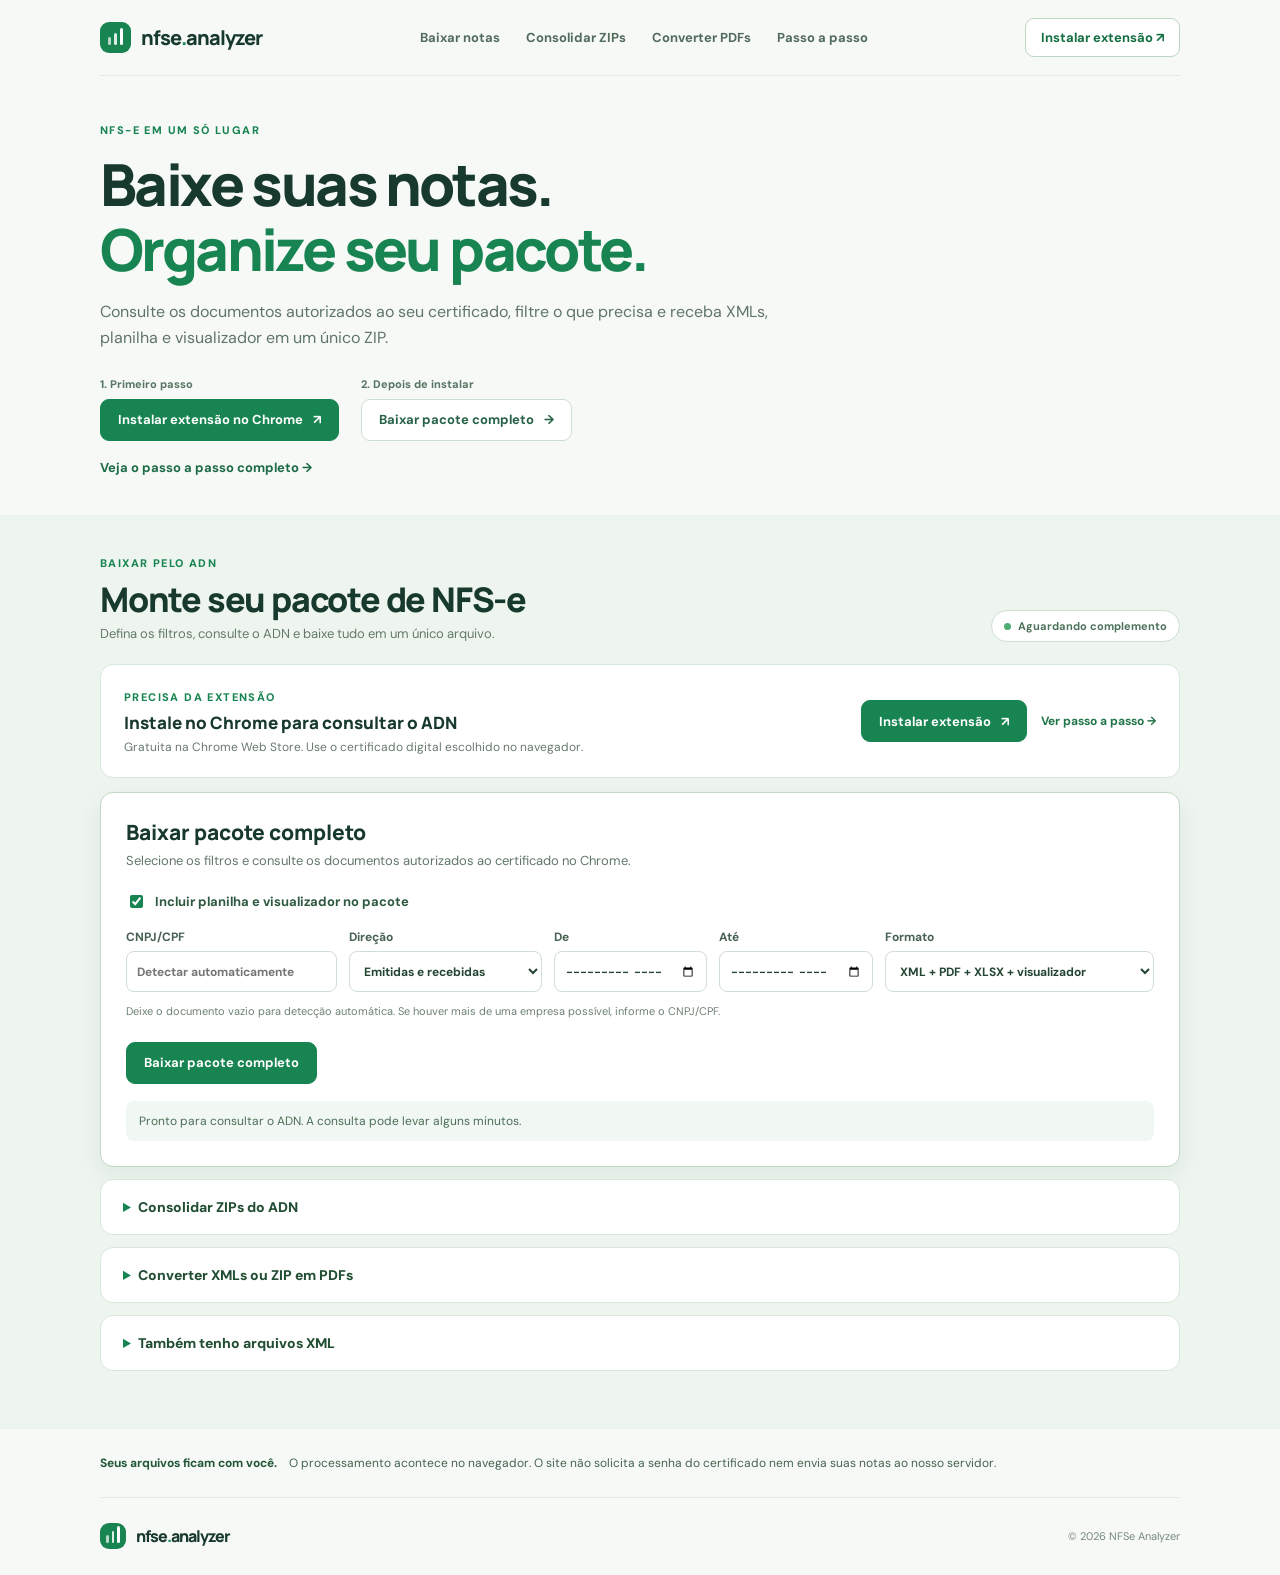
==== commit dfa2cbae: "Add extension install step and separate usage guide" ====
--- a/index.html
+++ b/index.html
@@ -7,6 +7,8 @@
   <meta name="theme-color" content="#f5f8f5" />
   <meta name="description" content="Baixe NFS-e pelo ADN, organize XMLs e gere um pacote com planilha, PDFs de conferência e visualizador." />
   <title>NFSe Analyzer — baixe e organize suas NFS-e</title>
+  <link rel="icon" type="image/png" sizes="32x32" href="./extension/icons/icon-32.png" />
+  <link rel="icon" type="image/png" sizes="16x16" href="./extension/icons/icon-16.png" />
   <link rel="preconnect" href="https://fonts.googleapis.com" />
   <link rel="preconnect" href="https://fonts.gstatic.com" crossorigin />
   <link
@@ -35,8 +37,9 @@
         <a href="#importar">Baixar notas</a>
         <a href="#adn-organize">Consolidar ZIPs</a>
         <a href="#pdf-convert">Converter PDFs</a>
+        <a href="./guia.html">Passo a passo</a>
       </nav>
-      <a class="header-cta" href="#instalar-complemento">Instalar extensão <span aria-hidden="true">↗</span></a>
+      <a class="header-cta" href="https://chromewebstore.google.com/detail/ohkpaipmjfkncgmcnjjheplfcocjnpno" target="_blank" rel="noopener noreferrer">Instalar extensão <span aria-hidden="true">↗</span></a>
     </header>
 
     <main id="inicio">
@@ -45,8 +48,10 @@
         <h1 id="hero-title">Baixe suas notas.<br /><span>Organize seu pacote.</span></h1>
         <p>Consulte os documentos autorizados ao seu certificado, filtre o que precisa e receba XMLs, planilha e visualizador em um único ZIP.</p>
         <div class="hero-actions">
-          <a class="button button-primary" href="#importar">Baixar pacote completo <span aria-hidden="true">→</span></a>
+          <div class="hero-step"><span>1. Primeiro passo</span><a class="button button-primary" href="https://chromewebstore.google.com/detail/ohkpaipmjfkncgmcnjjheplfcocjnpno" target="_blank" rel="noopener noreferrer">Instalar extensão no Chrome <span aria-hidden="true">↗</span></a></div>
+          <div class="hero-step"><span>2. Depois de instalar</span><a class="button" href="#importar">Baixar pacote completo <span aria-hidden="true">→</span></a></div>
         </div>
+        <a class="text-link hero-guide-link" href="./guia.html">Veja o passo a passo completo →</a>
       </section>
 
       <section id="importar" class="workspace-section" aria-labelledby="workspace-title">
@@ -59,7 +64,7 @@
           </div>
           <div class="install-banner" id="instalar-complemento">
             <div class="install-banner-copy"><span class="section-kicker">PRECISA DA EXTENSÃO</span><h3>Instale no Chrome para consultar o ADN</h3><p>Gratuita na Chrome Web Store. Use o certificado digital escolhido no navegador.</p></div>
-            <div class="install-banner-actions"><a class="button button-primary" href="https://chromewebstore.google.com/detail/ohkpaipmjfkncgmcnjjheplfcocjnpno" target="_blank" rel="noopener noreferrer">Instalar extensão <span aria-hidden="true">↗</span></a><a href="https://github.com/VithorRoder/NFSe-analyzer-Web/blob/main/extension/README.md" target="_blank" rel="noopener noreferrer">Como funciona <span aria-hidden="true">↗</span></a></div>
+            <div class="install-banner-actions"><a class="button button-primary" href="https://chromewebstore.google.com/detail/ohkpaipmjfkncgmcnjjheplfcocjnpno" target="_blank" rel="noopener noreferrer">Instalar extensão <span aria-hidden="true">↗</span></a><a href="./guia.html">Ver passo a passo <span aria-hidden="true">→</span></a></div>
           </div>
           <div class="portal-panel" aria-labelledby="adn-title">
             <div class="portal-panel-copy">
--- a/styles.css
+++ b/styles.css
@@ -164,6 +164,22 @@
   align-items:center;
   flex-wrap:wrap;
   gap:22px
+}
+
+.hero-step {
+  display:grid;
+  gap:8px
+}
+
+.hero-step>span {
+  color:#587663;
+  font-size:11px;
+  font-weight:800
+}
+
+.hero-guide-link {
+  display:inline-block;
+  margin-top:18px
 }
 
 .button {
@@ -628,6 +644,85 @@
   font-size:11px
 }
 
+.guide-main {
+  padding-top:48px;
+  padding-bottom:64px
+}
+
+.guide-intro {
+  max-width:730px;
+  margin-bottom:32px
+}
+
+.guide-intro h1 {
+  margin:12px 0 14px;
+  font:800 clamp(34px,5vw,52px)/1.14 Manrope,sans-serif;
+  letter-spacing:-2px
+}
+
+.guide-intro p {
+  color:#607568;
+  line-height:1.65
+}
+
+.guide-steps {
+  display:grid;
+  gap:14px;
+  max-width:850px;
+  margin:0;
+  padding:0;
+  list-style:none
+}
+
+.guide-card {
+  display:grid;
+  grid-template-columns:42px minmax(0,1fr);
+  gap:18px;
+  padding:25px;
+  border:1px solid #d8e7dc;
+  border-radius:13px;
+  background:#fff
+}
+
+.guide-number {
+  display:grid;
+  place-items:center;
+  width:42px;
+  height:42px;
+  border-radius:12px;
+  color:#fff;
+  background:#178451;
+  font:800 18px Manrope,sans-serif
+}
+
+.guide-card h2 {
+  margin:5px 0 10px;
+  font:800 21px Manrope,sans-serif
+}
+
+.guide-card p {
+  max-width:680px;
+  margin-bottom:12px;
+  color:#607568;
+  font-size:14px;
+  line-height:1.65
+}
+
+.guide-card p:last-child {
+  margin-bottom:0
+}
+
+.guide-card code {
+  padding:2px 5px;
+  border-radius:4px;
+  color:#195a36;
+  background:#edf5ee
+}
+
+.guide-footer-action {
+  margin-top:26px
+}
+
 @media(max-width:900px) {
   .desktop-nav {
     gap:14px
@@ -700,6 +795,13 @@
   .hero-actions .button {
     width:100%
   }
+  .hero-step {
+    width:100%
+  }
+  .guide-card {
+    grid-template-columns:1fr;
+    padding:19px
+  }
   #adn-direct-filters,.adn-organize-controls {
     grid-template-columns:1fr
   }
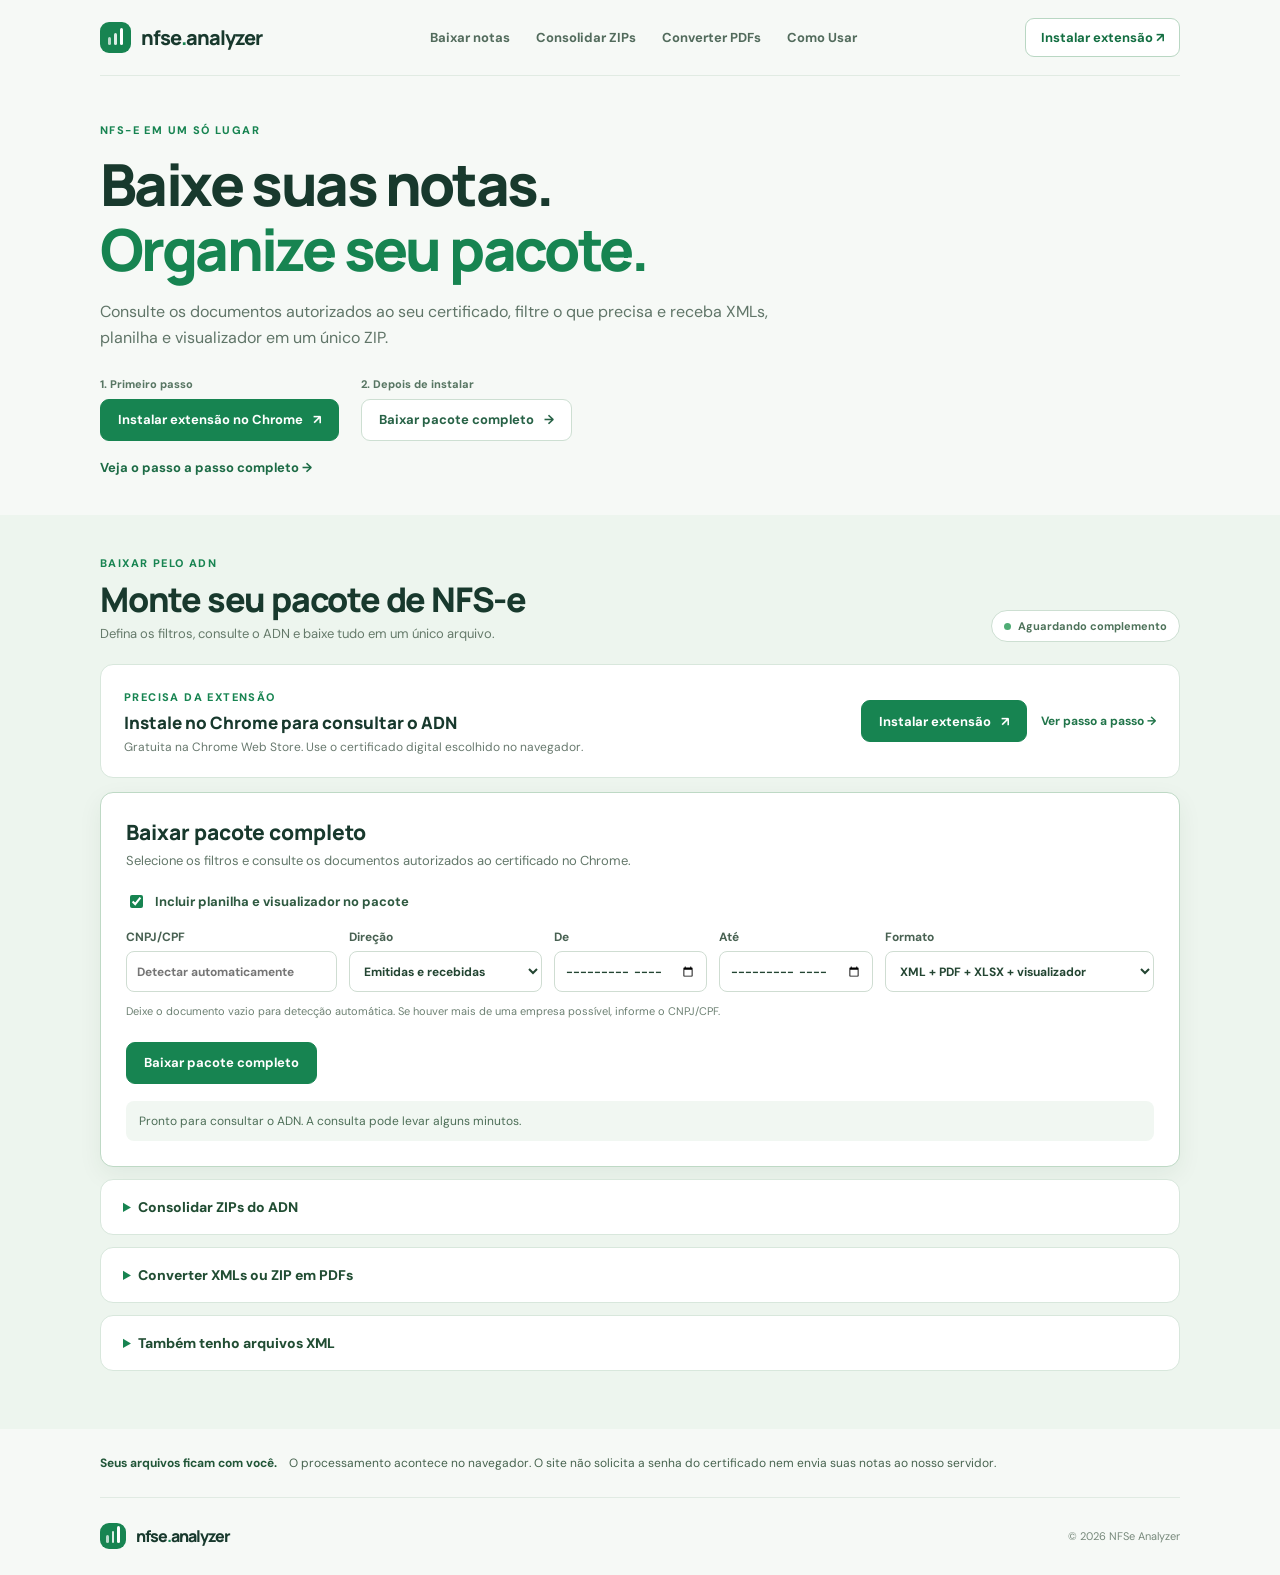
==== commit 211a92c9: "Rename guide navigation link to Como Usar" ====
--- a/index.html
+++ b/index.html
@@ -37,7 +37,7 @@
         <a href="#importar">Baixar notas</a>
         <a href="#adn-organize">Consolidar ZIPs</a>
         <a href="#pdf-convert">Converter PDFs</a>
-        <a href="./guia.html">Passo a passo</a>
+        <a href="./guia.html">Como Usar</a>
       </nav>
       <a class="header-cta" href="https://chromewebstore.google.com/detail/ohkpaipmjfkncgmcnjjheplfcocjnpno" target="_blank" rel="noopener noreferrer">Instalar extensão <span aria-hidden="true">↗</span></a>
     </header>
